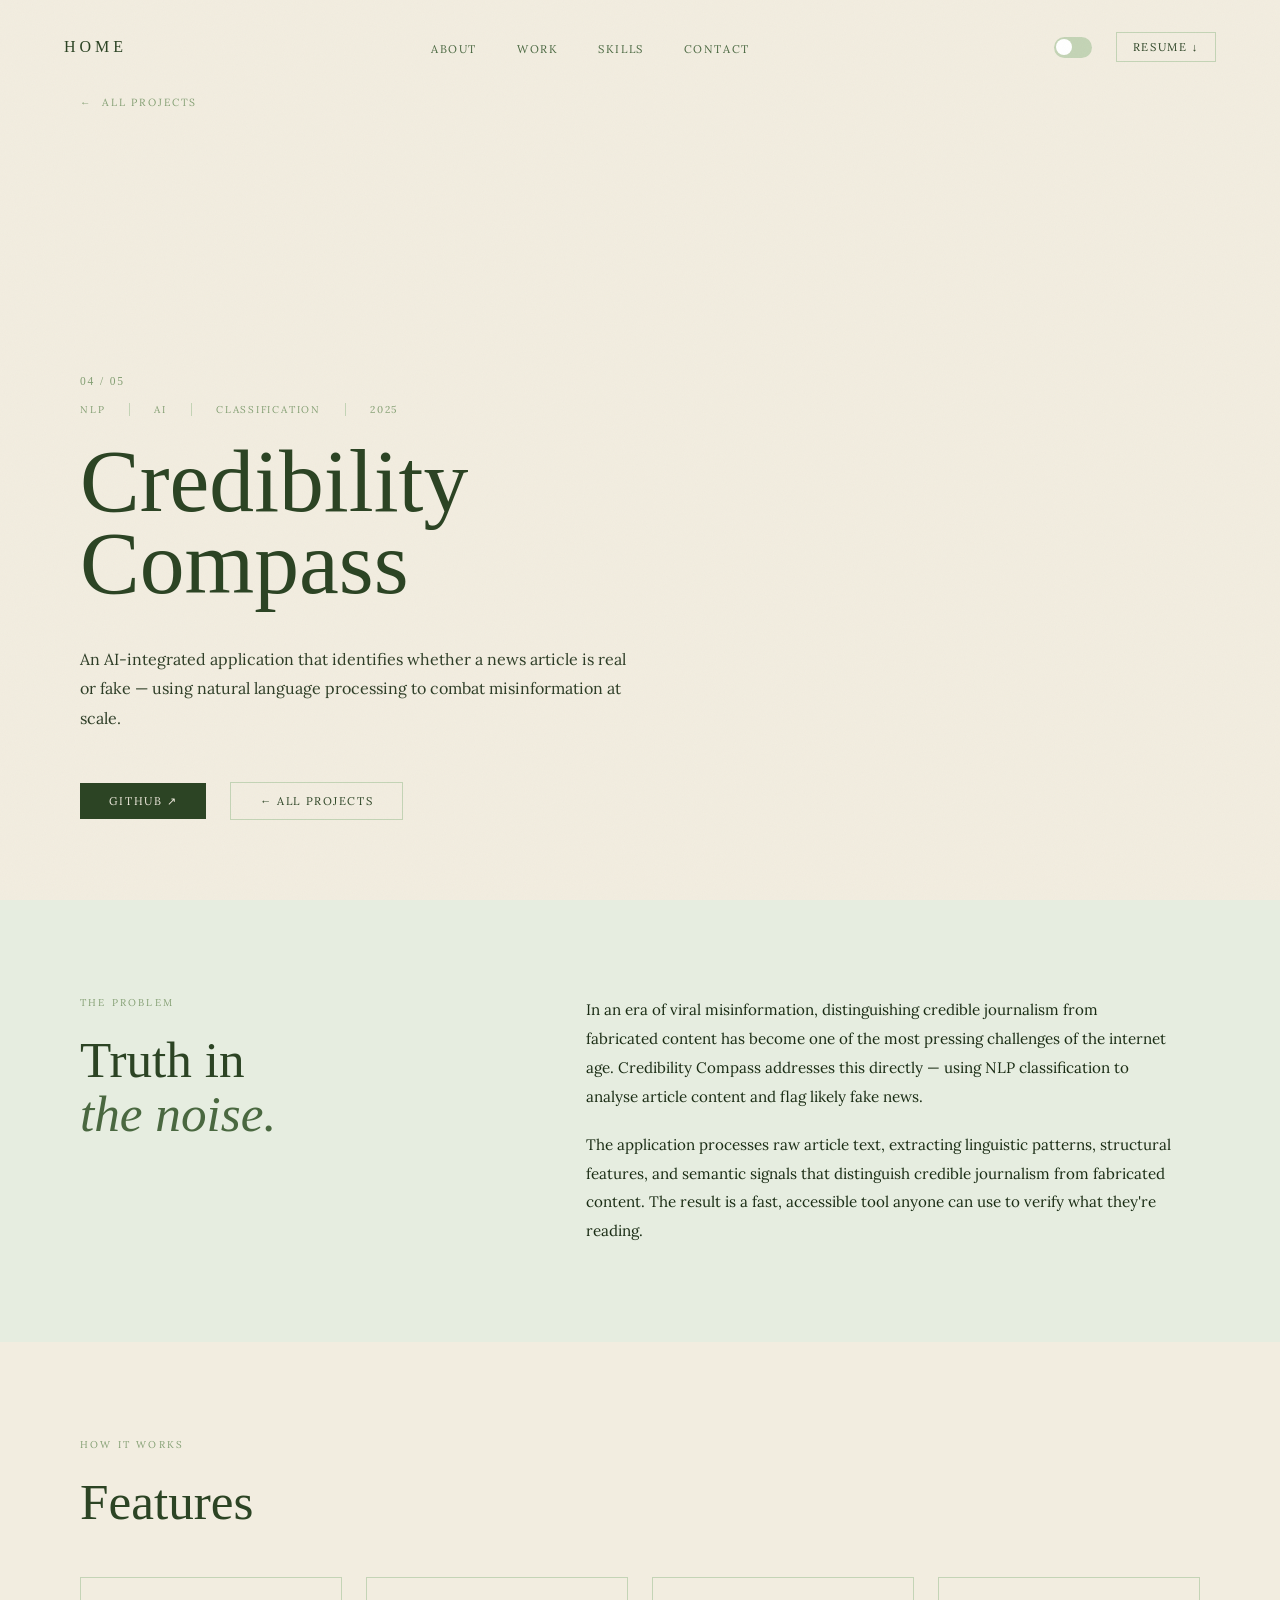
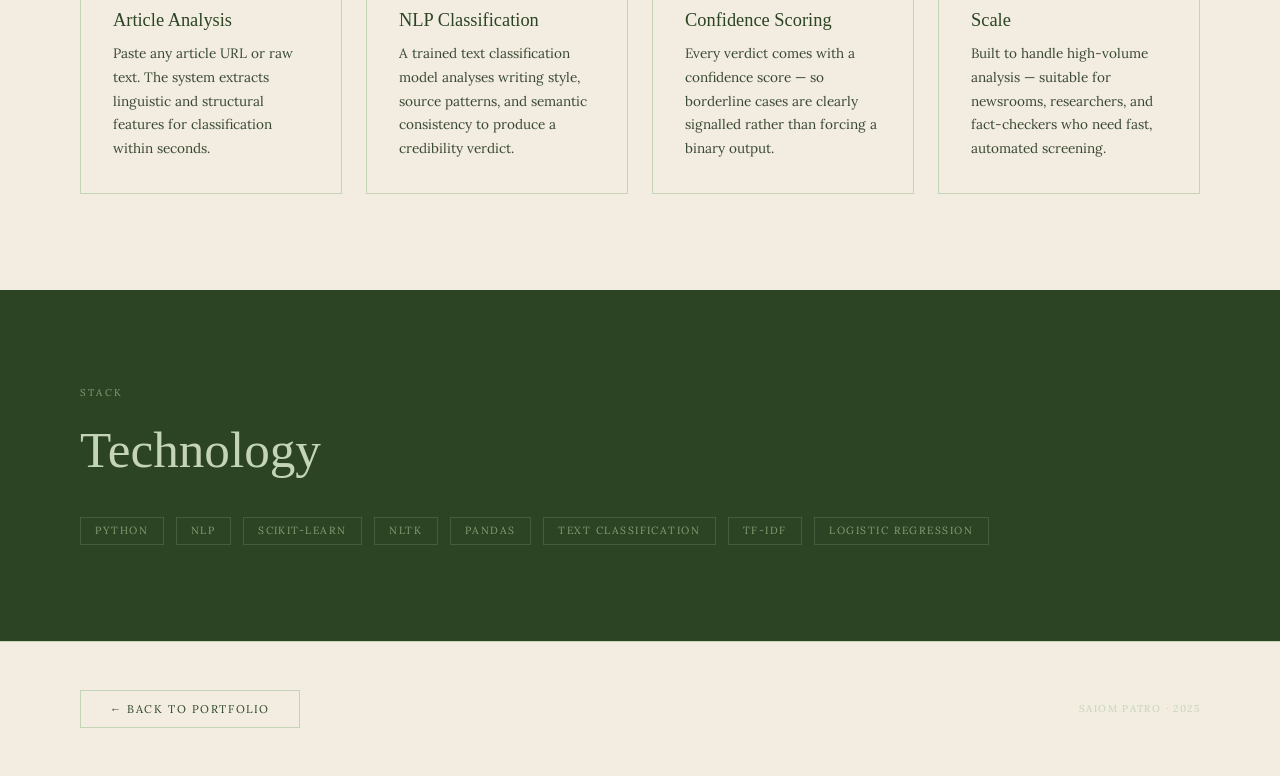
==== projects/credibility-compass.html @ 7f95a46b "Initial portfolio website" ====
<!DOCTYPE html>
<html lang="en">
<head>
  <meta charset="UTF-8">
  <meta name="viewport" content="width=device-width, initial-scale=1.0">
  <title>Credibility Compass — Saiom Patro</title>
  <link rel="preconnect" href="https://fonts.googleapis.com">
  <link rel="preconnect" href="https://fonts.gstatic.com" crossorigin>
  <link href="https://fonts.googleapis.com/css2?family=Cormorant+Garant:ital,wght@0,300;0,400;0,600;1,300;1,400;1,600&family=Lora:ital,wght@0,400;0,500;1,400&display=swap" rel="stylesheet">
  <style>
    :root {
      --cream: #f2ede0; --sage-xl: #e6ede0; --sage-l: #c4d4b6; --sage-m: #85a074;
      --sage-d: #4a6840; --sage-xd: #2c4424; --ink: #1a2c14;
      --font-d: 'Cormorant Garant', Georgia, serif;
      --font-b: 'Lora', Georgia, serif;
    }
    body.dark-theme {
      --cream: #1e2e19; --sage-xl: #253620; --sage-l: #3d5535; --sage-m: #7a9a6a;
      --sage-d: #a8c898; --sage-xd: #d8eacc; --ink: #e8f0e0;
    }
    *, *::before, *::after { margin: 0; padding: 0; box-sizing: border-box; }
    html { scroll-behavior: smooth; }
    body { background: var(--cream); color: var(--ink); font-family: var(--font-b); transition: background 0.6s ease, color 0.6s ease; }
    body::before {
      content: ''; position: fixed; inset: 0; z-index: 9000; pointer-events: none; opacity: 0.035;
      background-image: url("data:image/svg+xml,%3Csvg xmlns='http://www.w3.org/2000/svg' width='400' height='400'%3E%3Cfilter id='n'%3E%3CfeTurbulence type='fractalNoise' baseFrequency='0.9' numOctaves='4' stitchTiles='stitch'/%3E%3C/filter%3E%3Crect width='400' height='400' filter='url(%23n)'/%3E%3C/svg%3E");
      mix-blend-mode: multiply;
    }

    nav { position: fixed; top: 0; left: 0; right: 0; z-index: 500; padding: 2rem 4rem; display: flex; justify-content: space-between; align-items: center; }
    .nav-logo { font-family: var(--font-d); font-size: 1rem; font-weight: 300; letter-spacing: 0.25em; text-transform: uppercase; color: var(--sage-xd); text-decoration: none; transition: color 0.4s; }
    .nav-links { display: flex; gap: 2.5rem; list-style: none; }
    .nav-links a { font-family: var(--font-b); font-size: 0.7rem; letter-spacing: 0.14em; text-transform: uppercase; color: var(--sage-d); text-decoration: none; position: relative; transition: color 0.3s; }
    .nav-links a::after { content: ''; position: absolute; bottom: -3px; left: 0; width: 0; height: 1px; background: var(--sage-m); transition: width 0.35s ease; }
    .nav-links a:hover { color: var(--sage-xd); }
    .nav-links a:hover::after { width: 100%; }
    .nav-right { display: flex; align-items: center; gap: 1.5rem; }
    .nav-resume { font-family: var(--font-b); font-size: 0.7rem; letter-spacing: 0.14em; text-transform: uppercase; color: var(--sage-xd); text-decoration: none; border: 1px solid var(--sage-l); padding: 0.45rem 1rem; transition: background 0.25s, color 0.25s, border-color 0.25s; }
    .nav-resume:hover { background: var(--sage-xd); color: var(--cream); border-color: var(--sage-xd); }
    .toggle-btn { width: 38px; height: 21px; border-radius: 12px; background: var(--sage-l); cursor: pointer; position: relative; transition: background 0.35s; border: none; outline: none; flex-shrink: 0; }
    .toggle-btn.on { background: var(--sage-d); }
    .toggle-btn::after { content: ''; position: absolute; top: 2.5px; left: 2.5px; width: 16px; height: 16px; border-radius: 50%; background: white; transition: transform 0.35s cubic-bezier(0.34, 1.56, 0.64, 1); }
    .toggle-btn.on::after { transform: translateX(17px); }
    .nav-hamburger { display: none; flex-direction: column; gap: 5px; cursor: pointer; padding: 4px; background: none; border: none; z-index: 600; }
    .nav-hamburger span { display: block; width: 24px; height: 1.5px; background: var(--sage-xd); transition: transform 0.35s ease, opacity 0.35s ease; }
    .nav-hamburger.open span:nth-child(1) { transform: translateY(6.5px) rotate(45deg); }
    .nav-hamburger.open span:nth-child(2) { opacity: 0; }
    .nav-hamburger.open span:nth-child(3) { transform: translateY(-6.5px) rotate(-45deg); }

    .project-hero { min-height: 100vh; background: var(--cream); display: flex; flex-direction: column; justify-content: flex-end; padding: 9rem 5rem 5rem; position: relative; transition: background 0.6s; }
    .project-back { position: absolute; top: 6rem; left: 5rem; font-size: 0.65rem; letter-spacing: 0.18em; text-transform: uppercase; color: var(--sage-m); text-decoration: none; display: flex; align-items: center; gap: 0.6rem; transition: color 0.25s; }
    .project-back::before { content: '←'; }
    .project-back:hover { color: var(--sage-xd); }
    .project-num { font-family: var(--font-d); font-size: 0.72rem; letter-spacing: 0.16em; color: var(--sage-m); margin-bottom: 1rem; text-transform: uppercase; }
    .project-hero-badge { font-size: 0.62rem; letter-spacing: 0.18em; text-transform: uppercase; color: var(--sage-m); margin-bottom: 1.5rem; display: flex; gap: 1.5rem; flex-wrap: wrap; }
    .project-hero-badge span { border-left: 1px solid var(--sage-l); padding-left: 1.5rem; }
    .project-hero-badge span:first-child { border-left: none; padding-left: 0; }
    .project-hero-title { font-family: var(--font-d); font-size: clamp(3rem, 7vw, 7rem); font-weight: 300; color: var(--sage-xd); line-height: 0.92; margin-bottom: 2.5rem; }
    .project-hero-desc { max-width: 55ch; font-size: 1rem; line-height: 1.85; color: var(--ink); opacity: 0.9; margin-bottom: 3rem; }
    .project-hero-links { display: flex; gap: 1.5rem; align-items: center; flex-wrap: wrap; }
    .btn-primary { font-family: var(--font-b); font-size: 0.7rem; letter-spacing: 0.14em; text-transform: uppercase; color: var(--cream); background: var(--sage-xd); text-decoration: none; padding: 0.7rem 1.8rem; transition: background 0.25s; }
    .btn-primary:hover { background: var(--sage-d); }
    .btn-outline { font-family: var(--font-b); font-size: 0.7rem; letter-spacing: 0.14em; text-transform: uppercase; color: var(--sage-xd); text-decoration: none; border: 1px solid var(--sage-l); padding: 0.7rem 1.8rem; transition: background 0.25s, color 0.25s, border-color 0.25s; }
    .btn-outline:hover { background: var(--sage-xd); color: var(--cream); border-color: var(--sage-xd); }

    .project-section { padding: 6rem 5rem; transition: background 0.6s; }
    .project-section.sage { background: var(--sage-xl); }
    .project-section.dark { background: var(--sage-xd); }
    .ps-eyebrow { font-size: 0.62rem; letter-spacing: 0.22em; text-transform: uppercase; color: var(--sage-m); margin-bottom: 1.5rem; }
    .ps-heading { font-family: var(--font-d); font-size: clamp(2rem, 4vw, 3.5rem); font-weight: 300; color: var(--sage-xd); margin-bottom: 2rem; line-height: 1.05; }
    .ps-heading.light { color: var(--sage-l); }
    .ps-body { max-width: 65ch; font-size: 0.95rem; line-height: 1.9; color: var(--ink); }
    .ps-body p + p { margin-top: 1.2rem; }
    .two-col { display: grid; grid-template-columns: 1fr 1.5fr; gap: 6rem; align-items: start; }

    .stat-row { display: grid; grid-template-columns: repeat(auto-fit, minmax(180px, 1fr)); gap: 2rem; margin-top: 3rem; }
    .stat-item { text-align: center; padding: 2rem; border: 1px solid var(--sage-l); }
    .stat-num { font-family: var(--font-d); font-size: clamp(2rem, 5vw, 3.5rem); font-weight: 300; color: var(--sage-xd); line-height: 1; margin-bottom: 0.5rem; }
    .stat-label { font-size: 0.62rem; letter-spacing: 0.18em; text-transform: uppercase; color: var(--sage-m); }

    .feature-grid { display: grid; grid-template-columns: repeat(auto-fit, minmax(250px, 1fr)); gap: 1.5rem; margin-top: 3rem; }
    .feature-item { padding: 2rem; border: 1px solid var(--sage-l); transition: border-color 0.3s; }
    .feature-item:hover { border-color: var(--sage-d); }
    .feature-item h4 { font-family: var(--font-d); font-size: 1.15rem; font-weight: 400; color: var(--sage-xd); margin-bottom: 0.7rem; }
    .feature-item p { font-size: 0.85rem; line-height: 1.75; color: var(--ink); opacity: 0.85; }

    .tech-pills { display: flex; flex-wrap: wrap; gap: 0.75rem; margin-top: 2.5rem; }
    .tech-pill { font-size: 0.65rem; letter-spacing: 0.14em; text-transform: uppercase; color: var(--sage-m); border: 1px solid rgba(255,255,255,0.12); padding: 0.4rem 0.9rem; }

    .project-footer { padding: 3rem 5rem; background: var(--cream); display: flex; justify-content: space-between; align-items: center; border-top: 1px solid var(--sage-l); flex-wrap: wrap; gap: 1rem; transition: background 0.6s; }
    .footer-copy { font-size: 0.62rem; letter-spacing: 0.14em; text-transform: uppercase; color: var(--sage-l); }

    @media (max-width: 768px) {
      nav { padding: 1.2rem 1.5rem; }
      .nav-hamburger { display: flex; }
      .nav-links { position: fixed; inset: 0; background: var(--cream); flex-direction: column; align-items: center; justify-content: center; gap: 2.5rem; opacity: 0; pointer-events: none; transition: opacity 0.35s ease, background 0.6s; z-index: 400; }
      .nav-links.open { opacity: 1; pointer-events: auto; }
      .nav-resume { display: none; }
      .project-hero { padding: 7rem 1.5rem 3rem; }
      .project-back { top: 4.5rem; left: 1.5rem; }
      .project-section { padding: 4rem 1.5rem; }
      .two-col { grid-template-columns: 1fr; gap: 3rem; }
      .project-footer { padding: 2rem 1.5rem; }
    }
    @media (min-width: 769px) and (max-width: 1024px) {
      nav { padding: 1.5rem 2.5rem; }
      .project-hero { padding: 8rem 3rem 4rem; }
      .project-back { left: 3rem; }
      .project-section { padding: 5rem 3rem; }
      .two-col { gap: 3rem; }
      .project-footer { padding: 2.5rem 3rem; }
    }
  </style>
</head>
<body>

<nav id="main-nav">
  <a href="../index.html" class="nav-logo">Home</a>
  <ul class="nav-links" id="nav-links">
    <li><a href="../index.html#about">About</a></li>
    <li><a href="../index.html#projects">Work</a></li>
    <li><a href="../index.html#skills">Skills</a></li>
    <li><a href="../index.html#contact">Contact</a></li>
  </ul>
  <div class="nav-right">
    <button class="toggle-btn" id="nav-dark-btn" aria-label="Toggle dark mode"></button>
    <a href="../uploads/SAIOM RESUME.pdf" class="nav-resume" download>Resume ↓</a>
  </div>
  <button class="nav-hamburger" id="nav-hamburger" aria-label="Toggle navigation">
    <span></span><span></span><span></span>
  </button>
</nav>

<section class="project-hero">
  <a href="../index.html#projects" class="project-back">All Projects</a>
  <div class="project-num">04 / 05</div>
  <div class="project-hero-badge">
    <span>NLP</span>
    <span>AI</span>
    <span>Classification</span>
    <span>2025</span>
  </div>
  <h1 class="project-hero-title">Credibility<br>Compass</h1>
  <p class="project-hero-desc">An AI-integrated application that identifies whether a news article is real or fake — using natural language processing to combat misinformation at scale.</p>
  <div class="project-hero-links">
    <a href="https://github.com/saiompatro/Credibility-compass" class="btn-primary" target="_blank">GitHub ↗</a>
    <a href="../index.html#projects" class="btn-outline">← All Projects</a>
  </div>
</section>

<section class="project-section sage">
  <div class="two-col">
    <div>
      <p class="ps-eyebrow">The Problem</p>
      <h2 class="ps-heading">Truth in<br><em style="font-style:italic; color:var(--sage-d);">the noise.</em></h2>
    </div>
    <div class="ps-body">
      <p>In an era of viral misinformation, distinguishing credible journalism from fabricated content has become one of the most pressing challenges of the internet age. Credibility Compass addresses this directly — using NLP classification to analyse article content and flag likely fake news.</p>
      <p>The application processes raw article text, extracting linguistic patterns, structural features, and semantic signals that distinguish credible journalism from fabricated content. The result is a fast, accessible tool anyone can use to verify what they're reading.</p>
    </div>
  </div>
</section>

<section class="project-section">
  <p class="ps-eyebrow">How it Works</p>
  <h2 class="ps-heading">Features</h2>
  <div class="feature-grid">
    <div class="feature-item">
      <h4>Article Analysis</h4>
      <p>Paste any article URL or raw text. The system extracts linguistic and structural features for classification within seconds.</p>
    </div>
    <div class="feature-item">
      <h4>NLP Classification</h4>
      <p>A trained text classification model analyses writing style, source patterns, and semantic consistency to produce a credibility verdict.</p>
    </div>
    <div class="feature-item">
      <h4>Confidence Scoring</h4>
      <p>Every verdict comes with a confidence score — so borderline cases are clearly signalled rather than forcing a binary output.</p>
    </div>
    <div class="feature-item">
      <h4>Scale</h4>
      <p>Built to handle high-volume analysis — suitable for newsrooms, researchers, and fact-checkers who need fast, automated screening.</p>
    </div>
  </div>
</section>

<section class="project-section dark">
  <p class="ps-eyebrow" style="color:var(--sage-m)">Stack</p>
  <h2 class="ps-heading light">Technology</h2>
  <div class="tech-pills">
    <span class="tech-pill">Python</span>
    <span class="tech-pill">NLP</span>
    <span class="tech-pill">scikit-learn</span>
    <span class="tech-pill">NLTK</span>
    <span class="tech-pill">Pandas</span>
    <span class="tech-pill">Text Classification</span>
    <span class="tech-pill">TF-IDF</span>
    <span class="tech-pill">Logistic Regression</span>
  </div>
</section>

<footer class="project-footer">
  <a href="../index.html#projects" class="btn-outline">← Back to Portfolio</a>
  <span class="footer-copy">Saiom Patro · 2025</span>
</footer>

<script>
  const navDarkBtn = document.getElementById('nav-dark-btn');
  const hamburger = document.getElementById('nav-hamburger');
  const navLinks = document.getElementById('nav-links');
  let isDark = localStorage.getItem('dark-mode') === 'true';

  function applyDark(on) {
    document.body.classList.toggle('dark-theme', on);
    navDarkBtn.classList.toggle('on', on);
    isDark = on;
    localStorage.setItem('dark-mode', on);
  }

  applyDark(isDark);
  navDarkBtn.addEventListener('click', () => applyDark(!isDark));

  hamburger.addEventListener('click', () => {
    const open = navLinks.classList.toggle('open');
    hamburger.classList.toggle('open', open);
    document.body.style.overflow = open ? 'hidden' : '';
  });
  navLinks.querySelectorAll('a').forEach(a => {
    a.addEventListener('click', () => {
      navLinks.classList.remove('open');
      hamburger.classList.remove('open');
      document.body.style.overflow = '';
    });
  });
</script>
</body>
</html>
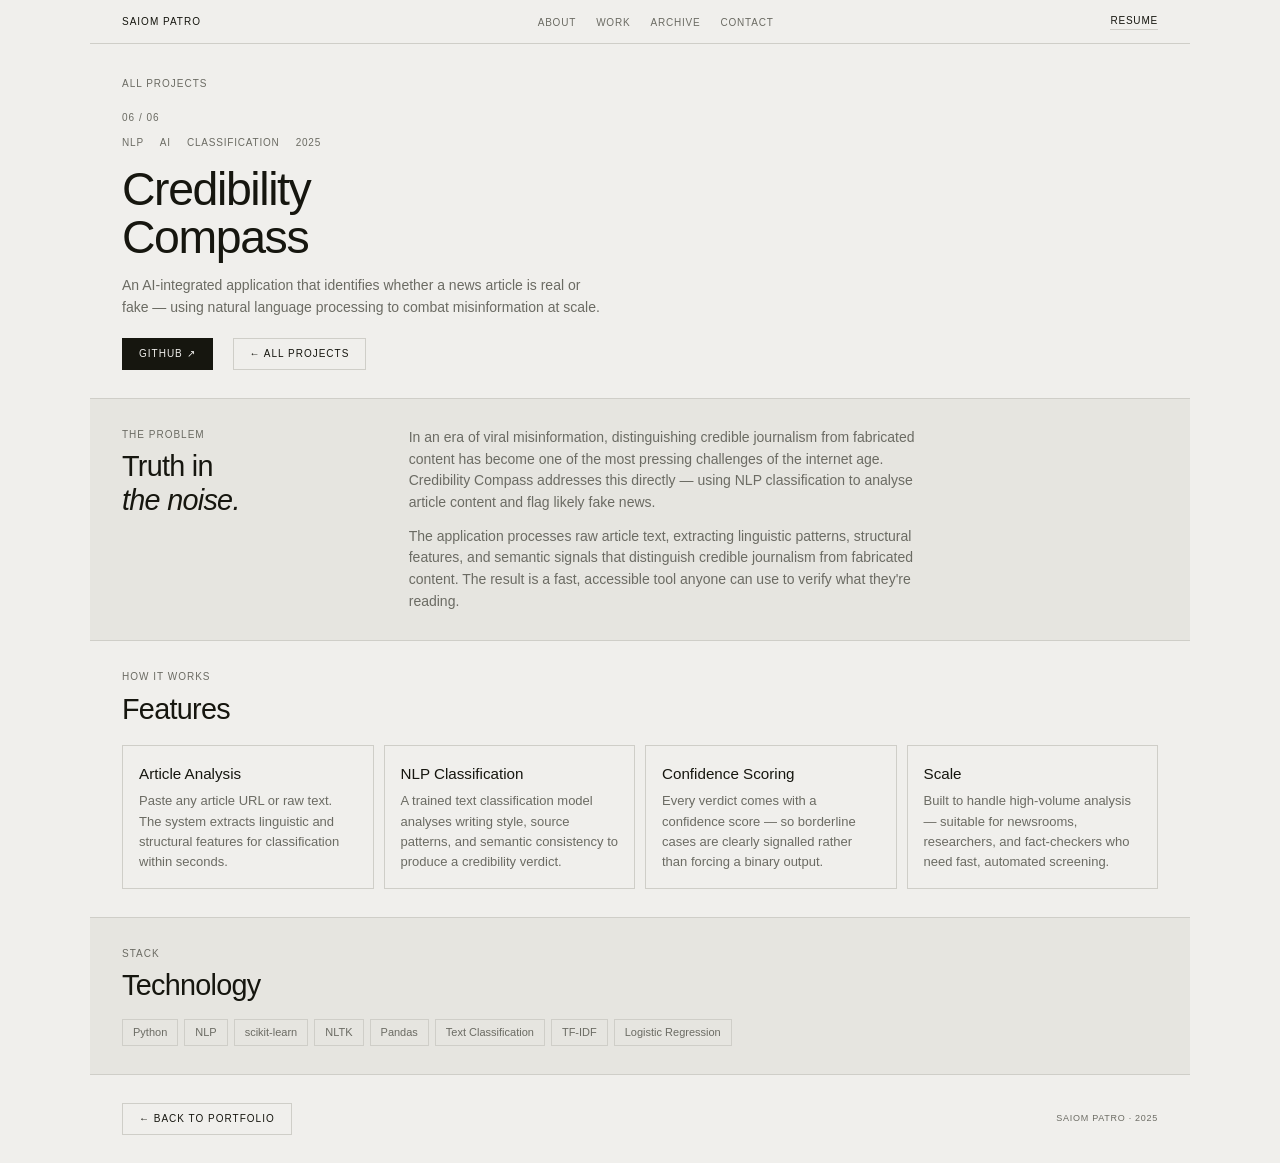
==== commit 7044f5aa: "new style" ====
--- a/projects/credibility-compass.html
+++ b/projects/credibility-compass.html
@@ -4,136 +4,24 @@
   <meta charset="UTF-8">
   <meta name="viewport" content="width=device-width, initial-scale=1.0">
   <title>Credibility Compass — Saiom Patro</title>
-  <link rel="preconnect" href="https://fonts.googleapis.com">
-  <link rel="preconnect" href="https://fonts.gstatic.com" crossorigin>
-  <link href="https://fonts.googleapis.com/css2?family=Cormorant+Garant:ital,wght@0,300;0,400;0,600;1,300;1,400;1,600&family=Lora:ital,wght@0,400;0,500;1,400&display=swap" rel="stylesheet">
-  <style>
-    :root {
-      --cream: #f2ede0; --sage-xl: #e6ede0; --sage-l: #c4d4b6; --sage-m: #85a074;
-      --sage-d: #4a6840; --sage-xd: #2c4424; --ink: #1a2c14;
-      --font-d: 'Cormorant Garant', Georgia, serif;
-      --font-b: 'Lora', Georgia, serif;
-    }
-    body.dark-theme {
-      --cream: #1e2e19; --sage-xl: #253620; --sage-l: #3d5535; --sage-m: #7a9a6a;
-      --sage-d: #a8c898; --sage-xd: #d8eacc; --ink: #e8f0e0;
-    }
-    *, *::before, *::after { margin: 0; padding: 0; box-sizing: border-box; }
-    html { scroll-behavior: smooth; }
-    body { background: var(--cream); color: var(--ink); font-family: var(--font-b); transition: background 0.6s ease, color 0.6s ease; }
-    body::before {
-      content: ''; position: fixed; inset: 0; z-index: 9000; pointer-events: none; opacity: 0.035;
-      background-image: url("data:image/svg+xml,%3Csvg xmlns='http://www.w3.org/2000/svg' width='400' height='400'%3E%3Cfilter id='n'%3E%3CfeTurbulence type='fractalNoise' baseFrequency='0.9' numOctaves='4' stitchTiles='stitch'/%3E%3C/filter%3E%3Crect width='400' height='400' filter='url(%23n)'/%3E%3C/svg%3E");
-      mix-blend-mode: multiply;
-    }
-
-    nav { position: fixed; top: 0; left: 0; right: 0; z-index: 500; padding: 2rem 4rem; display: flex; justify-content: space-between; align-items: center; }
-    .nav-logo { font-family: var(--font-d); font-size: 1rem; font-weight: 300; letter-spacing: 0.25em; text-transform: uppercase; color: var(--sage-xd); text-decoration: none; transition: color 0.4s; }
-    .nav-links { display: flex; gap: 2.5rem; list-style: none; }
-    .nav-links a { font-family: var(--font-b); font-size: 0.7rem; letter-spacing: 0.14em; text-transform: uppercase; color: var(--sage-d); text-decoration: none; position: relative; transition: color 0.3s; }
-    .nav-links a::after { content: ''; position: absolute; bottom: -3px; left: 0; width: 0; height: 1px; background: var(--sage-m); transition: width 0.35s ease; }
-    .nav-links a:hover { color: var(--sage-xd); }
-    .nav-links a:hover::after { width: 100%; }
-    .nav-right { display: flex; align-items: center; gap: 1.5rem; }
-    .nav-resume { font-family: var(--font-b); font-size: 0.7rem; letter-spacing: 0.14em; text-transform: uppercase; color: var(--sage-xd); text-decoration: none; border: 1px solid var(--sage-l); padding: 0.45rem 1rem; transition: background 0.25s, color 0.25s, border-color 0.25s; }
-    .nav-resume:hover { background: var(--sage-xd); color: var(--cream); border-color: var(--sage-xd); }
-    .toggle-btn { width: 38px; height: 21px; border-radius: 12px; background: var(--sage-l); cursor: pointer; position: relative; transition: background 0.35s; border: none; outline: none; flex-shrink: 0; }
-    .toggle-btn.on { background: var(--sage-d); }
-    .toggle-btn::after { content: ''; position: absolute; top: 2.5px; left: 2.5px; width: 16px; height: 16px; border-radius: 50%; background: white; transition: transform 0.35s cubic-bezier(0.34, 1.56, 0.64, 1); }
-    .toggle-btn.on::after { transform: translateX(17px); }
-    .nav-hamburger { display: none; flex-direction: column; gap: 5px; cursor: pointer; padding: 4px; background: none; border: none; z-index: 600; }
-    .nav-hamburger span { display: block; width: 24px; height: 1.5px; background: var(--sage-xd); transition: transform 0.35s ease, opacity 0.35s ease; }
-    .nav-hamburger.open span:nth-child(1) { transform: translateY(6.5px) rotate(45deg); }
-    .nav-hamburger.open span:nth-child(2) { opacity: 0; }
-    .nav-hamburger.open span:nth-child(3) { transform: translateY(-6.5px) rotate(-45deg); }
-
-    .project-hero { min-height: 100vh; background: var(--cream); display: flex; flex-direction: column; justify-content: flex-end; padding: 9rem 5rem 5rem; position: relative; transition: background 0.6s; }
-    .project-back { position: absolute; top: 6rem; left: 5rem; font-size: 0.65rem; letter-spacing: 0.18em; text-transform: uppercase; color: var(--sage-m); text-decoration: none; display: flex; align-items: center; gap: 0.6rem; transition: color 0.25s; }
-    .project-back::before { content: '←'; }
-    .project-back:hover { color: var(--sage-xd); }
-    .project-num { font-family: var(--font-d); font-size: 0.72rem; letter-spacing: 0.16em; color: var(--sage-m); margin-bottom: 1rem; text-transform: uppercase; }
-    .project-hero-badge { font-size: 0.62rem; letter-spacing: 0.18em; text-transform: uppercase; color: var(--sage-m); margin-bottom: 1.5rem; display: flex; gap: 1.5rem; flex-wrap: wrap; }
-    .project-hero-badge span { border-left: 1px solid var(--sage-l); padding-left: 1.5rem; }
-    .project-hero-badge span:first-child { border-left: none; padding-left: 0; }
-    .project-hero-title { font-family: var(--font-d); font-size: clamp(3rem, 7vw, 7rem); font-weight: 300; color: var(--sage-xd); line-height: 0.92; margin-bottom: 2.5rem; }
-    .project-hero-desc { max-width: 55ch; font-size: 1rem; line-height: 1.85; color: var(--ink); opacity: 0.9; margin-bottom: 3rem; }
-    .project-hero-links { display: flex; gap: 1.5rem; align-items: center; flex-wrap: wrap; }
-    .btn-primary { font-family: var(--font-b); font-size: 0.7rem; letter-spacing: 0.14em; text-transform: uppercase; color: var(--cream); background: var(--sage-xd); text-decoration: none; padding: 0.7rem 1.8rem; transition: background 0.25s; }
-    .btn-primary:hover { background: var(--sage-d); }
-    .btn-outline { font-family: var(--font-b); font-size: 0.7rem; letter-spacing: 0.14em; text-transform: uppercase; color: var(--sage-xd); text-decoration: none; border: 1px solid var(--sage-l); padding: 0.7rem 1.8rem; transition: background 0.25s, color 0.25s, border-color 0.25s; }
-    .btn-outline:hover { background: var(--sage-xd); color: var(--cream); border-color: var(--sage-xd); }
-
-    .project-section { padding: 6rem 5rem; transition: background 0.6s; }
-    .project-section.sage { background: var(--sage-xl); }
-    .project-section.dark { background: var(--sage-xd); }
-    .ps-eyebrow { font-size: 0.62rem; letter-spacing: 0.22em; text-transform: uppercase; color: var(--sage-m); margin-bottom: 1.5rem; }
-    .ps-heading { font-family: var(--font-d); font-size: clamp(2rem, 4vw, 3.5rem); font-weight: 300; color: var(--sage-xd); margin-bottom: 2rem; line-height: 1.05; }
-    .ps-heading.light { color: var(--sage-l); }
-    .ps-body { max-width: 65ch; font-size: 0.95rem; line-height: 1.9; color: var(--ink); }
-    .ps-body p + p { margin-top: 1.2rem; }
-    .two-col { display: grid; grid-template-columns: 1fr 1.5fr; gap: 6rem; align-items: start; }
-
-    .stat-row { display: grid; grid-template-columns: repeat(auto-fit, minmax(180px, 1fr)); gap: 2rem; margin-top: 3rem; }
-    .stat-item { text-align: center; padding: 2rem; border: 1px solid var(--sage-l); }
-    .stat-num { font-family: var(--font-d); font-size: clamp(2rem, 5vw, 3.5rem); font-weight: 300; color: var(--sage-xd); line-height: 1; margin-bottom: 0.5rem; }
-    .stat-label { font-size: 0.62rem; letter-spacing: 0.18em; text-transform: uppercase; color: var(--sage-m); }
-
-    .feature-grid { display: grid; grid-template-columns: repeat(auto-fit, minmax(250px, 1fr)); gap: 1.5rem; margin-top: 3rem; }
-    .feature-item { padding: 2rem; border: 1px solid var(--sage-l); transition: border-color 0.3s; }
-    .feature-item:hover { border-color: var(--sage-d); }
-    .feature-item h4 { font-family: var(--font-d); font-size: 1.15rem; font-weight: 400; color: var(--sage-xd); margin-bottom: 0.7rem; }
-    .feature-item p { font-size: 0.85rem; line-height: 1.75; color: var(--ink); opacity: 0.85; }
-
-    .tech-pills { display: flex; flex-wrap: wrap; gap: 0.75rem; margin-top: 2.5rem; }
-    .tech-pill { font-size: 0.65rem; letter-spacing: 0.14em; text-transform: uppercase; color: var(--sage-m); border: 1px solid rgba(255,255,255,0.12); padding: 0.4rem 0.9rem; }
-
-    .project-footer { padding: 3rem 5rem; background: var(--cream); display: flex; justify-content: space-between; align-items: center; border-top: 1px solid var(--sage-l); flex-wrap: wrap; gap: 1rem; transition: background 0.6s; }
-    .footer-copy { font-size: 0.62rem; letter-spacing: 0.14em; text-transform: uppercase; color: var(--sage-l); }
-
-    @media (max-width: 768px) {
-      nav { padding: 1.2rem 1.5rem; }
-      .nav-hamburger { display: flex; }
-      .nav-links { position: fixed; inset: 0; background: var(--cream); flex-direction: column; align-items: center; justify-content: center; gap: 2.5rem; opacity: 0; pointer-events: none; transition: opacity 0.35s ease, background 0.6s; z-index: 400; }
-      .nav-links.open { opacity: 1; pointer-events: auto; }
-      .nav-resume { display: none; }
-      .project-hero { padding: 7rem 1.5rem 3rem; }
-      .project-back { top: 4.5rem; left: 1.5rem; }
-      .project-section { padding: 4rem 1.5rem; }
-      .two-col { grid-template-columns: 1fr; gap: 3rem; }
-      .project-footer { padding: 2rem 1.5rem; }
-    }
-    @media (min-width: 769px) and (max-width: 1024px) {
-      nav { padding: 1.5rem 2.5rem; }
-      .project-hero { padding: 8rem 3rem 4rem; }
-      .project-back { left: 3rem; }
-      .project-section { padding: 5rem 3rem; }
-      .two-col { gap: 3rem; }
-      .project-footer { padding: 2.5rem 3rem; }
-    }
-  </style>
+  <link rel="stylesheet" href="../style.css">
 </head>
 <body>
 
 <nav id="main-nav">
-  <a href="../index.html" class="nav-logo">Home</a>
-  <ul class="nav-links" id="nav-links">
+  <a href="../index.html" class="nav-logo">Saiom Patro</a>
+  <ul class="nav-links">
     <li><a href="../index.html#about">About</a></li>
-    <li><a href="../index.html#projects">Work</a></li>
-    <li><a href="../index.html#skills">Skills</a></li>
+    <li><a href="../index.html#work">Work</a></li>
+    <li><a href="../index.html#archive">Archive</a></li>
     <li><a href="../index.html#contact">Contact</a></li>
   </ul>
-  <div class="nav-right">
-    <button class="toggle-btn" id="nav-dark-btn" aria-label="Toggle dark mode"></button>
-    <a href="../uploads/SAIOM RESUME.pdf" class="nav-resume" download>Resume ↓</a>
-  </div>
-  <button class="nav-hamburger" id="nav-hamburger" aria-label="Toggle navigation">
-    <span></span><span></span><span></span>
-  </button>
+  <a href="../uploads/SAIOM RESUME.pdf" class="nav-resume" download>Resume</a>
 </nav>
 
 <section class="project-hero">
-  <a href="../index.html#projects" class="project-back">All Projects</a>
-  <div class="project-num">04 / 05</div>
+  <a href="../index.html#work" class="project-back">All Projects</a>
+  <div class="project-num">06 / 06</div>
   <div class="project-hero-badge">
     <span>NLP</span>
     <span>AI</span>
@@ -144,7 +32,7 @@
   <p class="project-hero-desc">An AI-integrated application that identifies whether a news article is real or fake — using natural language processing to combat misinformation at scale.</p>
   <div class="project-hero-links">
     <a href="https://github.com/saiompatro/Credibility-compass" class="btn-primary" target="_blank">GitHub ↗</a>
-    <a href="../index.html#projects" class="btn-outline">← All Projects</a>
+    <a href="../index.html#work" class="btn-outline">← All Projects</a>
   </div>
 </section>
 
@@ -200,38 +88,9 @@
 </section>
 
 <footer class="project-footer">
-  <a href="../index.html#projects" class="btn-outline">← Back to Portfolio</a>
+  <a href="../index.html#work" class="btn-outline">← Back to Portfolio</a>
   <span class="footer-copy">Saiom Patro · 2025</span>
 </footer>
 
-<script>
-  const navDarkBtn = document.getElementById('nav-dark-btn');
-  const hamburger = document.getElementById('nav-hamburger');
-  const navLinks = document.getElementById('nav-links');
-  let isDark = localStorage.getItem('dark-mode') === 'true';
-
-  function applyDark(on) {
-    document.body.classList.toggle('dark-theme', on);
-    navDarkBtn.classList.toggle('on', on);
-    isDark = on;
-    localStorage.setItem('dark-mode', on);
-  }
-
-  applyDark(isDark);
-  navDarkBtn.addEventListener('click', () => applyDark(!isDark));
-
-  hamburger.addEventListener('click', () => {
-    const open = navLinks.classList.toggle('open');
-    hamburger.classList.toggle('open', open);
-    document.body.style.overflow = open ? 'hidden' : '';
-  });
-  navLinks.querySelectorAll('a').forEach(a => {
-    a.addEventListener('click', () => {
-      navLinks.classList.remove('open');
-      hamburger.classList.remove('open');
-      document.body.style.overflow = '';
-    });
-  });
-</script>
 </body>
 </html>
--- a/style.css
+++ b/style.css
@@ -0,0 +1,390 @@
+/* Saiom Patro — one stylesheet for every page.
+   System fonts, one neutral palette, rules instead of empty space. */
+
+:root {
+  --paper: #f0efec;
+  --panel: #e6e5e0;
+  --ink: #16160f;
+  --muted: #6b6b63;
+  --line: #cfcec8;
+  --font: ui-sans-serif, -apple-system, "Segoe UI", Roboto, Helvetica, Arial, sans-serif;
+  --code: ui-monospace, "SF Mono", "Cascadia Mono", Menlo, Consolas, monospace;
+  --pad: 32px;
+
+  /* ponytail: legacy sage-* names kept as neutrals so the inline style="" attributes
+     still scattered through the project pages resolve without editing all six files. */
+  --sage-xl: var(--panel);
+  --sage-l: var(--line);
+  --sage-m: var(--muted);
+  --sage-d: var(--ink);
+  --sage-xd: var(--ink);
+  --cream: var(--paper);
+}
+
+@media (prefers-color-scheme: dark) {
+  :root {
+    --paper: #16160f;
+    --panel: #1f1f19;
+    --ink: #eceae2;
+    --muted: #8f8f85;
+    --line: #34342c;
+  }
+}
+
+*, *::before, *::after { box-sizing: border-box; }
+html { scroll-behavior: smooth; }
+
+body {
+  margin: 0;
+  background: var(--paper);
+  color: var(--ink);
+  font: 14px/1.55 var(--font);
+  -webkit-font-smoothing: antialiased;
+}
+
+a { color: inherit; text-decoration: none; }
+a:focus-visible { outline: 2px solid var(--ink); outline-offset: 3px; }
+h1, h2, h3, h4, p { margin: 0; }
+em { font-style: italic; }
+
+/* shared atoms ─────────────────────────────────────────── */
+
+.eyebrow, .label, .ps-eyebrow, .rail__title, .project-num,
+.mini-project__type, .stat-label, .status-item .label {
+  color: var(--muted);
+  font-size: 10px;
+  letter-spacing: .1em;
+  text-transform: uppercase;
+}
+
+.shell {
+  max-width: 1100px;
+  margin: auto;
+  border-inline: 1px solid var(--line);
+  min-height: 100vh;
+}
+
+.text-link {
+  display: inline-flex;
+  gap: 8px;
+  align-items: center;
+  width: max-content;
+  padding-bottom: 3px;
+  border-bottom: 1px solid var(--ink);
+  font-size: 10px;
+  letter-spacing: .1em;
+  text-transform: uppercase;
+  transition: opacity .2s;
+}
+.text-link:hover { opacity: .55; }
+
+/* index ────────────────────────────────────────────────── */
+
+.topbar {
+  display: flex;
+  align-items: center;
+  justify-content: space-between;
+  min-height: 44px;
+  padding: 0 var(--pad);
+  border-bottom: 1px solid var(--line);
+  font-size: 10px;
+  letter-spacing: .1em;
+  text-transform: uppercase;
+}
+.topbar__name { font-weight: 500; }
+.topbar__status { display: flex; gap: 8px; align-items: center; color: var(--muted); }
+.topbar__status::before {
+  content: ""; width: 6px; height: 6px; border-radius: 50%; background: var(--ink);
+}
+
+.intro {
+  display: grid;
+  grid-template-columns: 1.1fr .9fr;
+  gap: 28px 48px;
+  align-items: end;
+  padding: 40px var(--pad);
+  border-bottom: 1px solid var(--line);
+}
+.intro .eyebrow { grid-column: 1; }
+.intro h1 {
+  grid-column: 1;
+  font-size: clamp(2.4rem, 4.6vw, 3.4rem);
+  font-weight: 400;
+  line-height: 1.02;
+  letter-spacing: -.03em;
+}
+.intro__footer {
+  grid-column: 2;
+  grid-row: 1 / span 2;
+  align-self: end;
+  display: flex;
+  flex-direction: column;
+  gap: 18px;
+  max-width: 38ch;
+}
+.intro__footer p { color: var(--muted); }
+
+.content { display: grid; grid-template-columns: 190px minmax(0, 1fr); }
+.rail { padding: 24px var(--pad); border-right: 1px solid var(--line); }
+.rail nav { position: sticky; top: 24px; }
+.rail__title { margin-bottom: 16px; }
+.rail a {
+  display: block;
+  padding: 5px 0;
+  font-size: 11px;
+  letter-spacing: .06em;
+  text-transform: uppercase;
+  transition: color .2s;
+}
+.rail a:hover { color: var(--muted); }
+.rail .rule { margin: 16px 0; border: 0; border-top: 1px solid var(--line); }
+.rail__note { color: var(--muted); font-size: 10px; line-height: 1.6; }
+
+main { min-width: 0; }
+section { scroll-margin-top: 16px; }
+
+.section-head {
+  display: flex;
+  align-items: center;
+  justify-content: space-between;
+  min-height: 40px;
+  padding: 0 var(--pad);
+  border-bottom: 1px solid var(--line);
+}
+.section-head h2 {
+  font-size: 10px;
+  font-weight: 500;
+  letter-spacing: .1em;
+  text-transform: uppercase;
+}
+.section-head span { color: var(--muted); font-size: 10px; }
+
+.about { padding: 28px var(--pad); border-bottom: 1px solid var(--line); }
+.about__grid { display: grid; grid-template-columns: 1.15fr .85fr; gap: 36px; }
+.about__statement {
+  max-width: 24ch;
+  font-size: clamp(1.4rem, 2.4vw, 1.9rem);
+  line-height: 1.22;
+  letter-spacing: -.02em;
+}
+.about__detail { color: var(--muted); }
+.facts { display: grid; grid-template-columns: 1fr 1fr; gap: 12px 20px; margin-top: 20px; }
+.fact { padding-top: 6px; border-top: 1px solid var(--line); color: var(--ink); }
+.fact span { display: block; margin-bottom: 2px; }
+
+.work-list { border-bottom: 1px solid var(--line); }
+.work-item {
+  display: grid;
+  grid-template-columns: 34px minmax(160px, 1fr) minmax(150px, .6fr) 20px;
+  gap: 16px;
+  align-items: baseline;
+  padding: 16px var(--pad);
+  border-bottom: 1px solid var(--line);
+  transition: background .2s;
+}
+.work-item:last-child { border-bottom: 0; }
+.work-item:hover { background: var(--panel); }
+.work-no { color: var(--muted); font-size: 10px; }
+.work-title { font-size: 1.25rem; letter-spacing: -.02em; }
+.work-meta { color: var(--muted); font-size: 10px; letter-spacing: .06em; text-transform: uppercase; }
+.work-arrow { justify-self: end; color: var(--muted); transition: transform .2s; }
+.work-item:hover .work-arrow { transform: translate(2px, -2px); }
+
+.archive { padding: 0; border-bottom: 1px solid var(--line); }
+.archive__grid { display: grid; grid-template-columns: repeat(3, 1fr); }
+.mini-project {
+  display: flex;
+  flex-direction: column;
+  gap: 6px;
+  padding: 18px var(--pad);
+  border-right: 1px solid var(--line);
+  transition: background .2s;
+}
+.mini-project:last-child { border-right: 0; }
+.mini-project:hover { background: var(--panel); }
+.mini-project h3 { font-size: 1.05rem; font-weight: 400; letter-spacing: -.02em; }
+.mini-project__arrow { margin-top: auto; color: var(--muted); }
+
+.contact { padding: 32px var(--pad); }
+.contact__line {
+  margin: 14px 0 24px;
+  font-size: clamp(1.6rem, 3vw, 2.2rem);
+  line-height: 1.15;
+  letter-spacing: -.03em;
+}
+.contact__links {
+  display: flex;
+  flex-wrap: wrap;
+  gap: 10px 24px;
+  padding-top: 14px;
+  border-top: 1px solid var(--line);
+}
+.contact__links a {
+  border-bottom: 1px solid transparent;
+  font-size: 11px;
+  letter-spacing: .07em;
+  text-transform: uppercase;
+}
+.contact__links a:hover { border-color: var(--ink); }
+.footer {
+  display: flex;
+  justify-content: space-between;
+  gap: 16px;
+  margin-top: 32px;
+  color: var(--muted);
+  font-size: 9px;
+  letter-spacing: .07em;
+  text-transform: uppercase;
+}
+
+/* project pages ────────────────────────────────────────── */
+
+#main-nav {
+  display: flex;
+  align-items: center;
+  justify-content: space-between;
+  gap: 16px;
+  max-width: 1100px;
+  min-height: 44px;
+  margin: auto;
+  padding: 0 var(--pad);
+  border-bottom: 1px solid var(--line);
+}
+.nav-logo { font-size: 10px; font-weight: 500; letter-spacing: .1em; text-transform: uppercase; }
+.nav-links { display: flex; gap: 20px; margin: 0; padding: 0; list-style: none; }
+.nav-links a {
+  color: var(--muted);
+  font-size: 10px;
+  letter-spacing: .08em;
+  text-transform: uppercase;
+  transition: color .2s;
+}
+.nav-links a:hover { color: var(--ink); }
+.nav-resume { font-size: 10px; letter-spacing: .08em; text-transform: uppercase; border-bottom: 1px solid var(--line); }
+.nav-resume:hover { border-color: var(--ink); }
+
+.project-hero, .project-section, .project-footer {
+  max-width: 1100px;
+  margin: auto;
+  padding: 28px var(--pad);
+  border-bottom: 1px solid var(--line);
+}
+.project-section.sage, .project-section.dark { background: var(--panel); }
+
+.project-back { display: inline-block; margin-bottom: 18px; color: var(--muted); font-size: 10px; letter-spacing: .1em; text-transform: uppercase; }
+.project-back:hover { color: var(--ink); }
+.project-num { margin-bottom: 10px; }
+.project-hero-badge { display: flex; flex-wrap: wrap; gap: 6px 16px; margin-bottom: 14px; color: var(--muted); font-size: 10px; letter-spacing: .08em; text-transform: uppercase; }
+.project-hero-title {
+  margin-bottom: 14px;
+  font-size: clamp(2rem, 4vw, 2.9rem);
+  font-weight: 400;
+  line-height: 1.04;
+  letter-spacing: -.03em;
+}
+.project-hero-desc { max-width: 62ch; margin-bottom: 20px; color: var(--muted); }
+.project-hero-links { display: flex; flex-wrap: wrap; gap: 10px 20px; align-items: center; }
+
+.btn-primary, .btn-outline {
+  padding: 7px 16px;
+  border: 1px solid var(--line);
+  font-size: 10px;
+  letter-spacing: .1em;
+  text-transform: uppercase;
+  transition: background .2s, color .2s, border-color .2s;
+}
+.btn-primary { background: var(--ink); color: var(--paper); border-color: var(--ink); }
+.btn-primary:hover { opacity: .82; }
+.btn-outline:hover { border-color: var(--ink); }
+
+.ps-eyebrow { display: block; margin-bottom: 8px; }
+.ps-heading {
+  margin-bottom: 16px;
+  font-size: clamp(1.3rem, 2.4vw, 1.8rem);
+  font-weight: 400;
+  line-height: 1.18;
+  letter-spacing: -.025em;
+}
+.ps-heading em { font-style: italic; }
+.ps-body { max-width: 68ch; color: var(--muted); }
+.ps-body p + p { margin-top: 12px; }
+.ps-body em { color: var(--ink); }
+
+.two-col { display: grid; grid-template-columns: minmax(150px, .34fr) minmax(0, 1fr); gap: 32px; align-items: start; }
+
+/* ponytail: real gap + per-item border, not the 1px-background grid trick —
+   that trick paints empty cells grey when the last row is short. */
+.feature-grid { display: grid; grid-template-columns: repeat(auto-fit, minmax(230px, 1fr)); gap: 10px; margin-top: 18px; }
+.feature-item { padding: 16px; border: 1px solid var(--line); }
+.feature-item h4 { margin-bottom: 6px; font-size: .95rem; font-weight: 500; }
+.feature-item p { color: var(--muted); font-size: 13px; }
+
+.philosophy-block { margin-top: 20px; padding-left: 16px; border-left: 1px solid var(--line); }
+.philosophy-block blockquote { margin: 0; font-size: 1.05rem; font-style: italic; line-height: 1.4; }
+.philosophy-block cite { display: block; margin-top: 8px; color: var(--muted); font-size: 10px; font-style: normal; letter-spacing: .1em; text-transform: uppercase; }
+
+.status-row, .stat-row { display: flex; flex-wrap: wrap; gap: 28px; margin-top: 20px; }
+.status-item .value, .stat-num { font-size: 1.15rem; }
+.stat-label, .status-item .label { display: block; margin-top: 2px; }
+
+.model-stack { margin-top: 16px; border-top: 1px solid var(--line); }
+.model-row { display: grid; grid-template-columns: minmax(90px, .3fr) 1fr; gap: 16px; padding: 8px 0; border-bottom: 1px solid var(--line); }
+.model-label { color: var(--muted); font-size: 10px; letter-spacing: .08em; text-transform: uppercase; }
+.model-value { font-size: 13px; }
+
+.signal-formula, .disclaimer {
+  margin-top: 16px;
+  padding: 14px 16px;
+  background: var(--panel);
+  border: 1px solid var(--line);
+  color: var(--muted);
+}
+.signal-formula { font-family: var(--code); font-size: 12px; line-height: 1.7; overflow-x: auto; }
+.disclaimer { font-size: 12px; }
+
+.tech-pills { display: flex; flex-wrap: wrap; gap: 6px; margin-top: 16px; }
+.tech-pill { padding: 4px 10px; border: 1px solid var(--line); color: var(--muted); font-size: 11px; }
+
+.tech-table, .casino-table { width: 100%; margin-top: 16px; border-collapse: collapse; font-size: 13px; }
+.tech-table th, .casino-table th {
+  padding: 8px 12px 8px 0;
+  border-bottom: 1px solid var(--line);
+  color: var(--muted);
+  font-size: 10px;
+  font-weight: 500;
+  letter-spacing: .08em;
+  text-align: left;
+  text-transform: uppercase;
+}
+.tech-table td, .casino-table td { padding: 8px 12px 8px 0; border-bottom: 1px solid var(--line); }
+.tech-table td:first-child, .casino-table td:first-child { color: var(--muted); }
+
+.demo-video { display: block; width: 100%; max-width: 760px; margin-top: 16px; background: #000; border: 1px solid var(--line); }
+
+.project-footer { display: flex; flex-wrap: wrap; gap: 12px; align-items: center; justify-content: space-between; border-bottom: 0; }
+.footer-copy { color: var(--muted); font-size: 9px; letter-spacing: .08em; text-transform: uppercase; }
+
+/* narrow ───────────────────────────────────────────────── */
+
+@media (max-width: 760px) {
+  :root { --pad: 18px; }
+  .shell { border: 0; }
+  .intro { display: block; }
+  .intro h1 { margin: 12px 0 18px; }
+  .intro__footer { max-width: none; }
+  .content { display: block; }
+  .rail { border-right: 0; border-bottom: 1px solid var(--line); }
+  .rail nav { position: static; display: flex; flex-wrap: wrap; gap: 4px 18px; }
+  .rail__title, .rail .rule, .rail__note { display: none; }
+  .about__grid, .two-col { grid-template-columns: 1fr; gap: 24px; }
+  .work-item { grid-template-columns: 26px minmax(0, 1fr) 18px; gap: 12px; }
+  .work-meta { grid-column: 2; grid-row: 2; }
+  .work-arrow { grid-column: 3; grid-row: 1 / span 2; }
+  .archive__grid { grid-template-columns: 1fr; }
+  .mini-project { border-right: 0; border-bottom: 1px solid var(--line); }
+  .mini-project:last-child { border-bottom: 0; }
+  .facts { grid-template-columns: 1fr 1fr; }
+  #main-nav { flex-wrap: wrap; gap: 8px 16px; padding: 10px var(--pad); }
+  .model-row { grid-template-columns: 1fr; gap: 2px; }
+  .status-row, .stat-row { gap: 18px; }
+}
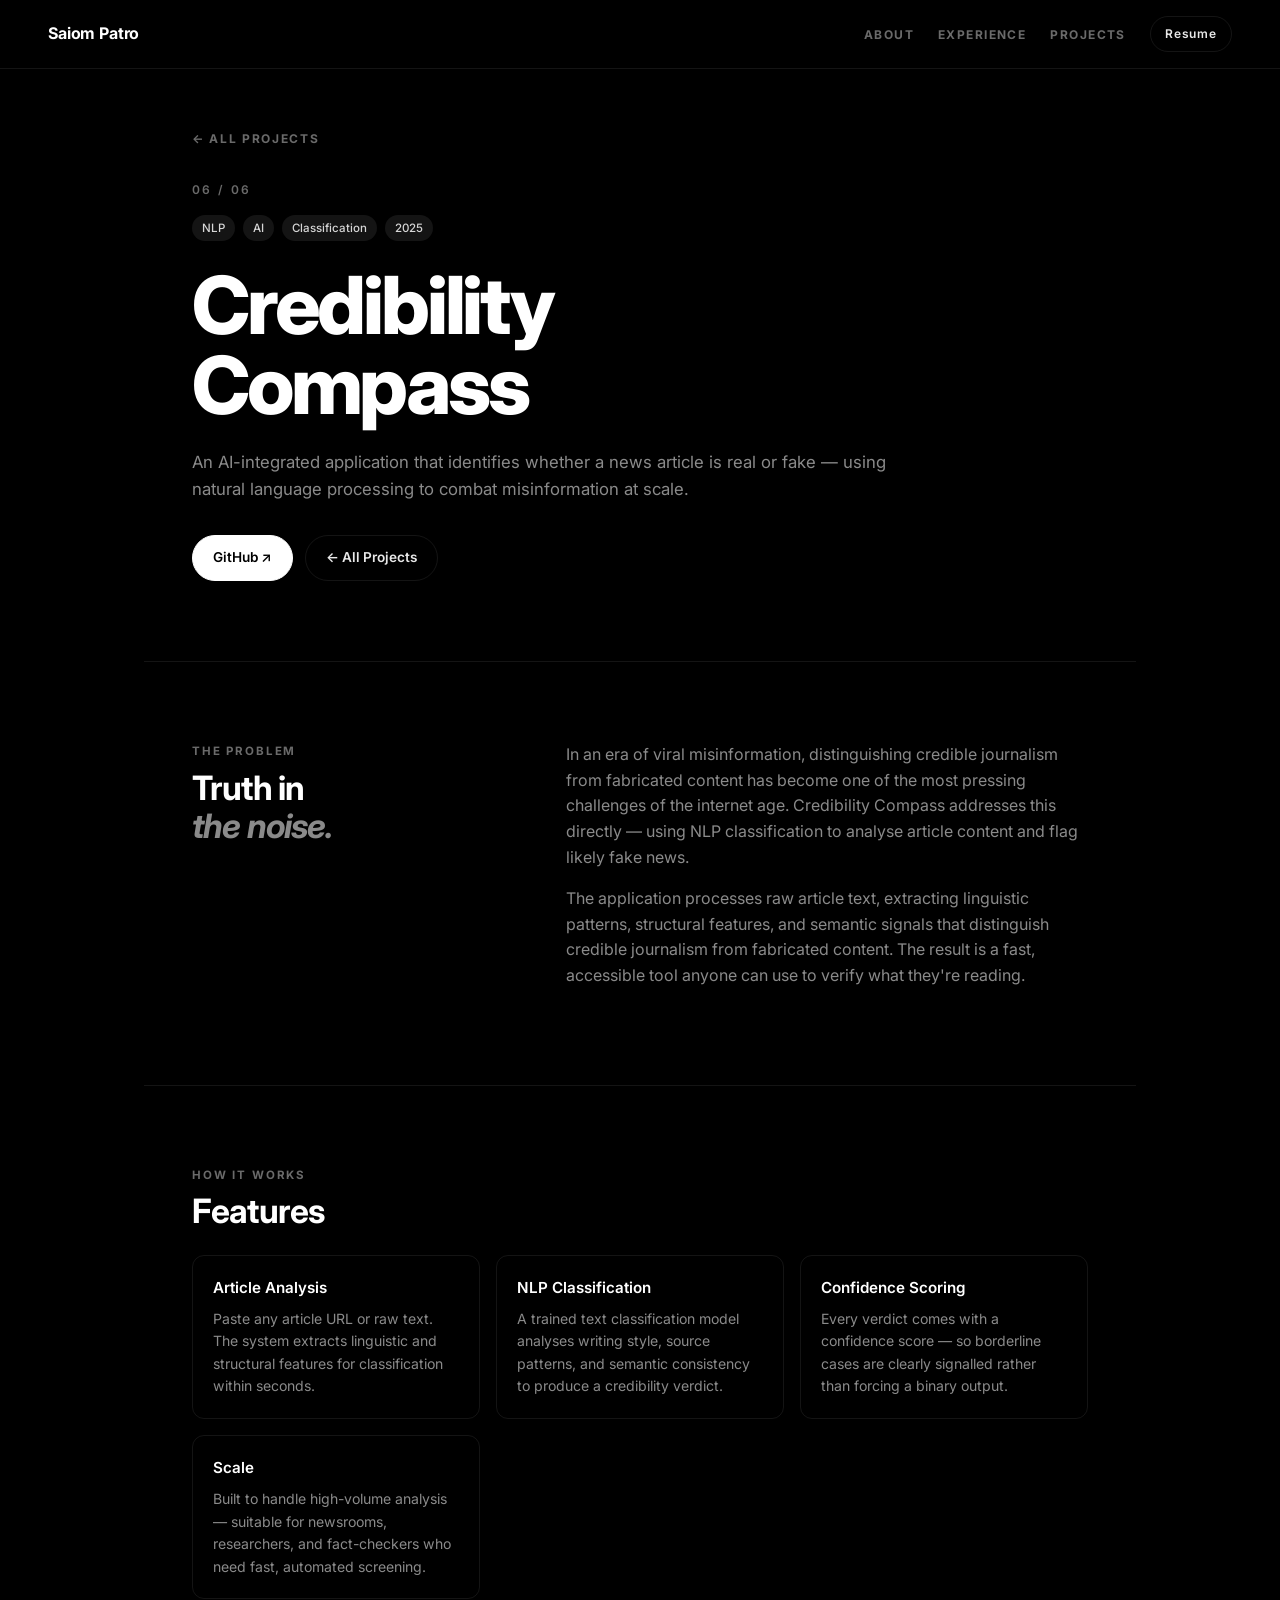
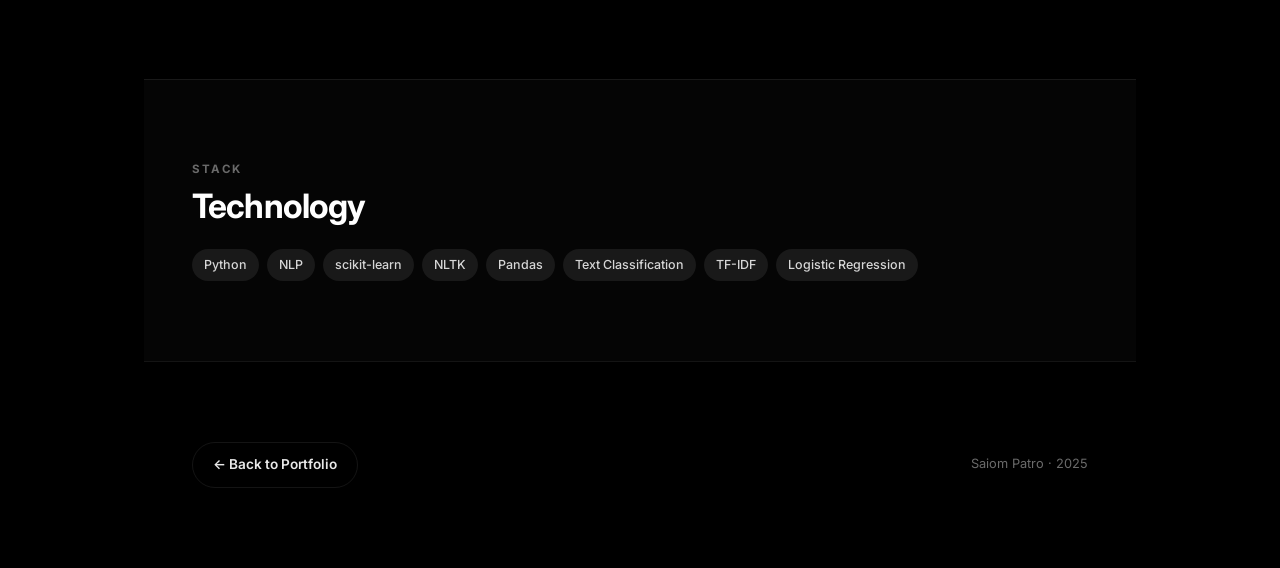
==== commit 7584ae6e: "applying new style everywhere" ====
--- a/projects/credibility-compass.html
+++ b/projects/credibility-compass.html
@@ -4,6 +4,9 @@
   <meta charset="UTF-8">
   <meta name="viewport" content="width=device-width, initial-scale=1.0">
   <title>Credibility Compass — Saiom Patro</title>
+  <link rel="preconnect" href="https://fonts.googleapis.com">
+  <link rel="preconnect" href="https://fonts.gstatic.com" crossorigin>
+  <link href="https://fonts.googleapis.com/css2?family=Inter:wght@400;500;600;700;800&display=swap" rel="stylesheet">
   <link rel="stylesheet" href="../style.css">
 </head>
 <body>
@@ -12,15 +15,14 @@
   <a href="../index.html" class="nav-logo">Saiom Patro</a>
   <ul class="nav-links">
     <li><a href="../index.html#about">About</a></li>
-    <li><a href="../index.html#work">Work</a></li>
-    <li><a href="../index.html#archive">Archive</a></li>
-    <li><a href="../index.html#contact">Contact</a></li>
+    <li><a href="../index.html#experience">Experience</a></li>
+    <li><a href="../index.html#projects">Projects</a></li>
   </ul>
   <a href="../uploads/SAIOM RESUME.pdf" class="nav-resume" download>Resume</a>
 </nav>
 
 <section class="project-hero">
-  <a href="../index.html#work" class="project-back">All Projects</a>
+  <a href="../index.html#projects" class="project-back">All Projects</a>
   <div class="project-num">06 / 06</div>
   <div class="project-hero-badge">
     <span>NLP</span>
@@ -32,7 +34,7 @@
   <p class="project-hero-desc">An AI-integrated application that identifies whether a news article is real or fake — using natural language processing to combat misinformation at scale.</p>
   <div class="project-hero-links">
     <a href="https://github.com/saiompatro/Credibility-compass" class="btn-primary" target="_blank">GitHub ↗</a>
-    <a href="../index.html#work" class="btn-outline">← All Projects</a>
+    <a href="../index.html#projects" class="btn-outline">← All Projects</a>
   </div>
 </section>
 
@@ -40,7 +42,7 @@
   <div class="two-col">
     <div>
       <p class="ps-eyebrow">The Problem</p>
-      <h2 class="ps-heading">Truth in<br><em style="font-style:italic; color:var(--sage-d);">the noise.</em></h2>
+      <h2 class="ps-heading">Truth in<br><em>the noise.</em></h2>
     </div>
     <div class="ps-body">
       <p>In an era of viral misinformation, distinguishing credible journalism from fabricated content has become one of the most pressing challenges of the internet age. Credibility Compass addresses this directly — using NLP classification to analyse article content and flag likely fake news.</p>
@@ -73,7 +75,7 @@
 </section>
 
 <section class="project-section dark">
-  <p class="ps-eyebrow" style="color:var(--sage-m)">Stack</p>
+  <p class="ps-eyebrow">Stack</p>
   <h2 class="ps-heading light">Technology</h2>
   <div class="tech-pills">
     <span class="tech-pill">Python</span>
@@ -88,7 +90,7 @@
 </section>
 
 <footer class="project-footer">
-  <a href="../index.html#work" class="btn-outline">← Back to Portfolio</a>
+  <a href="../index.html#projects" class="btn-outline">← Back to Portfolio</a>
   <span class="footer-copy">Saiom Patro · 2025</span>
 </footer>
 
--- a/style.css
+++ b/style.css
@@ -1,390 +1,694 @@
-/* Saiom Patro — one stylesheet for every page.
-   System fonts, one neutral palette, rules instead of empty space. */
+/* Saiom Patro — portfolio. Two-pane sticky layout, black with white accents. */
 
 :root {
-  --paper: #f0efec;
-  --panel: #e6e5e0;
-  --ink: #16160f;
-  --muted: #6b6b63;
-  --line: #cfcec8;
-  --font: ui-sans-serif, -apple-system, "Segoe UI", Roboto, Helvetica, Arial, sans-serif;
-  --code: ui-monospace, "SF Mono", "Cascadia Mono", Menlo, Consolas, monospace;
-  --pad: 32px;
-
-  /* ponytail: legacy sage-* names kept as neutrals so the inline style="" attributes
-     still scattered through the project pages resolve without editing all six files. */
-  --sage-xl: var(--panel);
-  --sage-l: var(--line);
-  --sage-m: var(--muted);
-  --sage-d: var(--ink);
-  --sage-xd: var(--ink);
-  --cream: var(--paper);
-}
-
-@media (prefers-color-scheme: dark) {
-  :root {
-    --paper: #16160f;
-    --panel: #1f1f19;
-    --ink: #eceae2;
-    --muted: #8f8f85;
-    --line: #34342c;
-  }
+  --bg: #000000;
+  --text: #8a8a8a;          /* body copy */
+  --text-strong: #e8e8e8;   /* headings, links at rest */
+  --text-bright: #ffffff;   /* hover */
+  --muted: #6a6a6a;         /* dates, meta */
+  --tag-bg: rgba(255, 255, 255, 0.08);
+  --tag-text: #d6d6d6;
+  --card-hover: rgba(255, 255, 255, 0.03);
+  --card-border: rgba(255, 255, 255, 0.08);
+  --font: "Inter", ui-sans-serif, system-ui, -apple-system, "Segoe UI", sans-serif;
 }
 
 *, *::before, *::after { box-sizing: border-box; }
-html { scroll-behavior: smooth; }
+
+html {
+  scroll-behavior: smooth;
+  -webkit-text-size-adjust: 100%;
+}
+@media (prefers-reduced-motion: reduce) {
+  html { scroll-behavior: auto; }
+  *, *::before, *::after { animation-duration: .01ms !important; transition-duration: .01ms !important; }
+}
 
 body {
   margin: 0;
-  background: var(--paper);
-  color: var(--ink);
-  font: 14px/1.55 var(--font);
+  background: var(--bg);
+  color: var(--text);
+  font-family: var(--font);
+  font-size: 1rem;
+  line-height: 1.6;
   -webkit-font-smoothing: antialiased;
 }
 
+::selection { background: var(--text-bright); color: #000; }
+
 a { color: inherit; text-decoration: none; }
-a:focus-visible { outline: 2px solid var(--ink); outline-offset: 3px; }
-h1, h2, h3, h4, p { margin: 0; }
-em { font-style: italic; }
-
-/* shared atoms ─────────────────────────────────────────── */
-
-.eyebrow, .label, .ps-eyebrow, .rail__title, .project-num,
-.mini-project__type, .stat-label, .status-item .label {
-  color: var(--muted);
-  font-size: 10px;
-  letter-spacing: .1em;
-  text-transform: uppercase;
-}
-
-.shell {
-  max-width: 1100px;
-  margin: auto;
-  border-inline: 1px solid var(--line);
-  min-height: 100vh;
-}
-
-.text-link {
-  display: inline-flex;
-  gap: 8px;
-  align-items: center;
-  width: max-content;
-  padding-bottom: 3px;
-  border-bottom: 1px solid var(--ink);
-  font-size: 10px;
-  letter-spacing: .1em;
-  text-transform: uppercase;
-  transition: opacity .2s;
-}
-.text-link:hover { opacity: .55; }
-
-/* index ────────────────────────────────────────────────── */
-
-.topbar {
+
+:focus-visible {
+  outline: 2px solid var(--text-bright);
+  outline-offset: 3px;
+  border-radius: 2px;
+}
+
+.skip-link {
+  position: absolute;
+  left: -9999px;
+  top: 0;
+  z-index: 100;
+  padding: .75rem 1.25rem;
+  background: #fff;
+  color: #000;
+  font-weight: 600;
+}
+.skip-link:focus { left: 1rem; top: 1rem; }
+
+/* Cursor spotlight ------------------------------------------------------- */
+#spotlight {
+  position: fixed;
+  inset: 0;
+  z-index: 30;
+  pointer-events: none;
+  transition: opacity .3s;
+  background: radial-gradient(
+    600px at var(--x, 50%) var(--y, 50%),
+    rgba(255, 255, 255, 0.06),
+    transparent 80%
+  );
+}
+@media (hover: none), (prefers-reduced-motion: reduce) {
+  #spotlight { display: none; }
+}
+
+/* Layout ----------------------------------------------------------------- */
+.layout {
+  max-width: 1600px;
+  margin: 0 auto;
+  padding: 3rem 1.5rem;
+}
+
+@media (min-width: 640px) { .layout { padding: 5rem 3rem; } }
+
+@media (min-width: 1024px) {
+  .layout {
+    display: flex;
+    justify-content: space-between;
+    gap: 4rem;
+    padding: 0 6rem;
+  }
+  .pane { width: 48%; }
+  .pane--left {
+    position: sticky;
+    top: 0;
+    display: flex;
+    flex-direction: column;
+    justify-content: space-between;
+    max-height: 100vh;
+    padding: 6rem 0;
+  }
+  .pane--right { padding: 6rem 0; }
+}
+
+/* Left pane -------------------------------------------------------------- */
+h1 {
+  margin: 0;
+  font-size: clamp(2.5rem, 6vw, 3rem);
+  font-weight: 700;
+  letter-spacing: -0.03em;
+  line-height: 1.1;
+  color: var(--text-bright);
+}
+
+h2 {
+  margin: .75rem 0 0;
+  font-size: 1.125rem;
+  font-weight: 500;
+  letter-spacing: -0.01em;
+  color: var(--text-strong);
+}
+
+.lede {
+  margin: 1rem 0 0;
+  max-width: 20rem;
+  font-size: .95rem;
+}
+
+.nav { display: none; }
+
+@media (min-width: 1024px) {
+  .nav { display: block; margin-top: 4rem; }
+  .nav ul { list-style: none; margin: 0; padding: 0; }
+  .nav li + li { margin-top: .75rem; }
+
+  .nav__link {
+    display: flex;
+    align-items: center;
+    padding: .5rem 0;
+    color: var(--muted);
+  }
+  .nav__line {
+    display: block;
+    width: 2rem;
+    height: 1px;
+    margin-right: 1rem;
+    background: currentColor;
+    transition: width .18s ease, background-color .18s ease;
+  }
+  .nav__text {
+    font-size: .75rem;
+    font-weight: 700;
+    letter-spacing: .14em;
+    text-transform: uppercase;
+    transition: color .18s ease;
+  }
+  .nav__link:hover,
+  .nav__link:focus-visible,
+  .nav__link.is-active {
+    color: var(--text-bright);
+  }
+  .nav__link:hover .nav__line,
+  .nav__link:focus-visible .nav__line,
+  .nav__link.is-active .nav__line {
+    width: 4rem;
+  }
+}
+
+.socials {
   display: flex;
   align-items: center;
-  justify-content: space-between;
-  min-height: 44px;
-  padding: 0 var(--pad);
-  border-bottom: 1px solid var(--line);
-  font-size: 10px;
+  gap: 1.25rem;
+  margin: 2.5rem 0 0;
+  padding: 0;
+  list-style: none;
+}
+.socials a {
+  display: block;
+  color: var(--text);
+  transition: color .18s ease, transform .18s ease;
+}
+.socials a:hover,
+.socials a:focus-visible {
+  color: var(--text-bright);
+  transform: translateY(-2px);
+}
+@media (min-width: 1024px) { .socials { margin-top: 0; } }
+
+/* Right pane ------------------------------------------------------------- */
+main section {
+  margin-bottom: 6rem;
+  scroll-margin-top: 6rem;
+}
+main section:last-child { margin-bottom: 0; }
+
+main p { margin: 0 0 1rem; }
+
+main strong { color: var(--text-strong); font-weight: 500; }
+
+.inline-link {
+  color: var(--text-strong);
+  font-weight: 500;
+  border-bottom: 1px solid rgba(255, 255, 255, 0.35);
+  transition: color .18s ease, border-color .18s ease;
+}
+.inline-link:hover,
+.inline-link:focus-visible {
+  color: var(--text-bright);
+  border-color: var(--text-bright);
+}
+
+/* Sticky section label, mobile only (mirrors the reference site) */
+.section-sticky-label {
+  position: sticky;
+  top: 0;
+  z-index: 20;
+  margin: 0 -1.5rem 1rem;
+  padding: 1.25rem 1.5rem .75rem;
+  background: rgba(0, 0, 0, 0.75);
+  backdrop-filter: blur(8px);
+}
+.section-sticky-label h3 {
+  margin: 0;
+  font-size: .75rem;
+  font-weight: 700;
+  letter-spacing: .14em;
+  text-transform: uppercase;
+  color: var(--text-bright);
+}
+@media (min-width: 640px) { .section-sticky-label { margin-left: -3rem; margin-right: -3rem; padding-left: 3rem; padding-right: 3rem; } }
+@media (min-width: 1024px) { .section-sticky-label { display: none; } }
+
+/* Cards ------------------------------------------------------------------ */
+.cards {
+  list-style: none;
+  margin: 0;
+  padding: 0;
+}
+.cards > li { margin-bottom: .75rem; }
+
+.card {
+  display: block;
+  position: relative;
+  padding: 1rem;
+  border-radius: .5rem;
+  transition: background-color .2s ease, box-shadow .2s ease;
+}
+@media (min-width: 640px) {
+  .card {
+    display: grid;
+    grid-template-columns: 8rem 1fr;
+    gap: 1rem;
+    padding: 1rem;
+    margin: 0 -1rem;
+  }
+}
+.cards > li:hover .card,
+.card:focus-visible {
+  background: var(--card-hover);
+  box-shadow: inset 0 1px 0 0 var(--card-border);
+}
+
+.card__date {
+  margin-bottom: .25rem;
+  padding-top: .2rem;
+  font-size: .7rem;
+  font-weight: 600;
   letter-spacing: .1em;
   text-transform: uppercase;
-}
-.topbar__name { font-weight: 500; }
-.topbar__status { display: flex; gap: 8px; align-items: center; color: var(--muted); }
-.topbar__status::before {
-  content: ""; width: 6px; height: 6px; border-radius: 50%; background: var(--ink);
-}
-
-.intro {
-  display: grid;
-  grid-template-columns: 1.1fr .9fr;
-  gap: 28px 48px;
-  align-items: end;
-  padding: 40px var(--pad);
-  border-bottom: 1px solid var(--line);
-}
-.intro .eyebrow { grid-column: 1; }
-.intro h1 {
-  grid-column: 1;
-  font-size: clamp(2.4rem, 4.6vw, 3.4rem);
-  font-weight: 400;
-  line-height: 1.02;
-  letter-spacing: -.03em;
-}
-.intro__footer {
-  grid-column: 2;
-  grid-row: 1 / span 2;
-  align-self: end;
+  color: var(--muted);
+  white-space: nowrap;
+}
+
+.card__body { grid-column: 2 / -1; }
+.card:not(:has(.card__date)) .card__body { grid-column: 1 / -1; }
+
+.card__title {
+  margin: 0 0 .4rem;
+  font-size: 1rem;
+  font-weight: 500;
+  line-height: 1.4;
+  color: var(--text-strong);
+  transition: color .18s ease;
+}
+.card__title span { color: var(--text-strong); }
+
+.cards > li:hover .card__title,
+.card:focus-visible .card__title { color: var(--text-bright); }
+
+.card p {
+  margin: 0 0 .6rem;
+  font-size: .9rem;
+}
+
+.card__arrow {
+  display: inline-block;
+  margin-left: .1rem;
+  vertical-align: baseline;
+  transition: transform .18s ease;
+}
+.cards > li:hover .card__arrow,
+.card:focus-visible .card__arrow { transform: translate(2px, -2px); }
+
+.tags {
   display: flex;
-  flex-direction: column;
-  gap: 18px;
-  max-width: 38ch;
-}
-.intro__footer p { color: var(--muted); }
-
-.content { display: grid; grid-template-columns: 190px minmax(0, 1fr); }
-.rail { padding: 24px var(--pad); border-right: 1px solid var(--line); }
-.rail nav { position: sticky; top: 24px; }
-.rail__title { margin-bottom: 16px; }
-.rail a {
-  display: block;
-  padding: 5px 0;
-  font-size: 11px;
-  letter-spacing: .06em;
-  text-transform: uppercase;
-  transition: color .2s;
-}
-.rail a:hover { color: var(--muted); }
-.rail .rule { margin: 16px 0; border: 0; border-top: 1px solid var(--line); }
-.rail__note { color: var(--muted); font-size: 10px; line-height: 1.6; }
-
-main { min-width: 0; }
-section { scroll-margin-top: 16px; }
-
-.section-head {
+  flex-wrap: wrap;
+  gap: .5rem;
+  margin: .5rem 0 0;
+  padding: 0;
+  list-style: none;
+}
+.tags li {
+  padding: .25rem .625rem;
+  border-radius: 999px;
+  background: var(--tag-bg);
+  color: var(--tag-text);
+  font-size: .72rem;
+  font-weight: 500;
+  line-height: 1.5;
+}
+
+.cards--compact { margin-top: 2rem; }
+.cards--compact .card { grid-template-columns: 1fr; }
+
+/* Links, awards, footer -------------------------------------------------- */
+.more-link {
+  display: inline-flex;
+  align-items: center;
+  gap: .4rem;
+  margin-top: 2rem;
+  font-weight: 600;
+  color: var(--text-strong);
+  transition: color .18s ease;
+}
+.more-link span {
+  border-bottom: 1px solid transparent;
+  transition: border-color .18s ease;
+}
+.more-link svg { transition: transform .18s ease; }
+.more-link:hover,
+.more-link:focus-visible { color: var(--text-bright); }
+.more-link:hover span { border-color: var(--text-bright); }
+.more-link:hover svg { transform: translateX(3px); }
+
+.awards {
+  margin-top: 3rem;
+  padding-left: 1rem;
+  border-left: 1px solid var(--card-border);
+  font-size: .9rem;
+}
+
+.footer {
+  margin-top: 4rem;
+  font-size: .8rem;
+  color: var(--muted);
+}
+
+/* =======================================================================
+   Project pages — same black/white system, single-column reading layout.
+   ======================================================================= */
+
+#main-nav {
+  position: sticky;
+  top: 0;
+  z-index: 40;
   display: flex;
   align-items: center;
-  justify-content: space-between;
-  min-height: 40px;
-  padding: 0 var(--pad);
-  border-bottom: 1px solid var(--line);
-}
-.section-head h2 {
-  font-size: 10px;
-  font-weight: 500;
-  letter-spacing: .1em;
-  text-transform: uppercase;
-}
-.section-head span { color: var(--muted); font-size: 10px; }
-
-.about { padding: 28px var(--pad); border-bottom: 1px solid var(--line); }
-.about__grid { display: grid; grid-template-columns: 1.15fr .85fr; gap: 36px; }
-.about__statement {
-  max-width: 24ch;
-  font-size: clamp(1.4rem, 2.4vw, 1.9rem);
-  line-height: 1.22;
-  letter-spacing: -.02em;
-}
-.about__detail { color: var(--muted); }
-.facts { display: grid; grid-template-columns: 1fr 1fr; gap: 12px 20px; margin-top: 20px; }
-.fact { padding-top: 6px; border-top: 1px solid var(--line); color: var(--ink); }
-.fact span { display: block; margin-bottom: 2px; }
-
-.work-list { border-bottom: 1px solid var(--line); }
-.work-item {
-  display: grid;
-  grid-template-columns: 34px minmax(160px, 1fr) minmax(150px, .6fr) 20px;
-  gap: 16px;
-  align-items: baseline;
-  padding: 16px var(--pad);
-  border-bottom: 1px solid var(--line);
-  transition: background .2s;
-}
-.work-item:last-child { border-bottom: 0; }
-.work-item:hover { background: var(--panel); }
-.work-no { color: var(--muted); font-size: 10px; }
-.work-title { font-size: 1.25rem; letter-spacing: -.02em; }
-.work-meta { color: var(--muted); font-size: 10px; letter-spacing: .06em; text-transform: uppercase; }
-.work-arrow { justify-self: end; color: var(--muted); transition: transform .2s; }
-.work-item:hover .work-arrow { transform: translate(2px, -2px); }
-
-.archive { padding: 0; border-bottom: 1px solid var(--line); }
-.archive__grid { display: grid; grid-template-columns: repeat(3, 1fr); }
-.mini-project {
-  display: flex;
-  flex-direction: column;
-  gap: 6px;
-  padding: 18px var(--pad);
-  border-right: 1px solid var(--line);
-  transition: background .2s;
-}
-.mini-project:last-child { border-right: 0; }
-.mini-project:hover { background: var(--panel); }
-.mini-project h3 { font-size: 1.05rem; font-weight: 400; letter-spacing: -.02em; }
-.mini-project__arrow { margin-top: auto; color: var(--muted); }
-
-.contact { padding: 32px var(--pad); }
-.contact__line {
-  margin: 14px 0 24px;
-  font-size: clamp(1.6rem, 3vw, 2.2rem);
-  line-height: 1.15;
-  letter-spacing: -.03em;
-}
-.contact__links {
+  gap: 1.5rem;
+  padding: 1rem 1.5rem;
+  background: rgba(0, 0, 0, 0.8);
+  backdrop-filter: blur(10px);
+  border-bottom: 1px solid var(--card-border);
+}
+.nav-logo {
+  font-weight: 700;
+  letter-spacing: -0.01em;
+  color: var(--text-bright);
+}
+.nav-links {
+  display: none;
+  gap: 1.5rem;
+  margin: 0 0 0 auto;
+  padding: 0;
+  list-style: none;
+}
+.nav-links a {
+  font-size: .75rem;
+  font-weight: 700;
+  letter-spacing: .12em;
+  text-transform: uppercase;
+  color: var(--muted);
+  transition: color .18s ease;
+}
+.nav-links a:hover { color: var(--text-bright); }
+.nav-resume {
+  margin-left: auto;
+  padding: .45rem .9rem;
+  border: 1px solid var(--card-border);
+  border-radius: 999px;
+  font-size: .75rem;
+  font-weight: 600;
+  letter-spacing: .06em;
+  color: var(--text-strong);
+  transition: border-color .18s ease, color .18s ease;
+}
+.nav-resume:hover { border-color: var(--text-bright); color: var(--text-bright); }
+@media (min-width: 720px) {
+  #main-nav { padding: 1rem 3rem; }
+  .nav-links { display: flex; }
+  .nav-resume { margin-left: 0; }
+}
+
+/* Hero ------------------------------------------------------------------ */
+.project-hero,
+.project-section,
+.project-footer {
+  max-width: 62rem;
+  margin: 0 auto;
+  padding: 4rem 1.5rem;
+}
+@media (min-width: 720px) {
+  .project-hero, .project-section, .project-footer { padding: 5rem 3rem; }
+}
+
+.project-hero { padding-top: 3.5rem; }
+
+.project-back {
+  display: inline-block;
+  margin-bottom: 2rem;
+  font-size: .75rem;
+  font-weight: 700;
+  letter-spacing: .14em;
+  text-transform: uppercase;
+  color: var(--muted);
+  transition: color .18s ease;
+}
+.project-back::before { content: "\2190  "; }
+.project-back:hover { color: var(--text-bright); }
+
+.project-num {
+  font-size: .75rem;
+  font-weight: 600;
+  letter-spacing: .2em;
+  color: var(--muted);
+}
+
+.project-hero-badge {
   display: flex;
   flex-wrap: wrap;
-  gap: 10px 24px;
-  padding-top: 14px;
-  border-top: 1px solid var(--line);
-}
-.contact__links a {
-  border-bottom: 1px solid transparent;
-  font-size: 11px;
-  letter-spacing: .07em;
-  text-transform: uppercase;
-}
-.contact__links a:hover { border-color: var(--ink); }
-.footer {
+  gap: .5rem;
+  margin: 1rem 0 1.5rem;
+}
+.project-hero-badge span {
+  padding: .25rem .625rem;
+  border-radius: 999px;
+  background: var(--tag-bg);
+  color: var(--tag-text);
+  font-size: .72rem;
+  font-weight: 500;
+}
+
+.project-hero-title {
+  margin: 0;
+  font-size: clamp(2.75rem, 9vw, 5rem);
+  font-weight: 800;
+  letter-spacing: -0.04em;
+  line-height: 1;
+  color: var(--text-bright);
+}
+
+.project-hero-desc {
+  max-width: 44rem;
+  margin: 1.5rem 0 0;
+  font-size: 1.05rem;
+}
+
+.project-hero-links {
   display: flex;
-  justify-content: space-between;
-  gap: 16px;
-  margin-top: 32px;
-  color: var(--muted);
-  font-size: 9px;
-  letter-spacing: .07em;
-  text-transform: uppercase;
-}
-
-/* project pages ────────────────────────────────────────── */
-
-#main-nav {
+  flex-wrap: wrap;
+  gap: .75rem;
+  margin-top: 2rem;
+}
+.btn-primary, .btn-outline {
+  display: inline-block;
+  padding: .7rem 1.25rem;
+  border-radius: 999px;
+  border: 1px solid var(--text-bright);
+  font-size: .85rem;
+  font-weight: 600;
+  transition: background-color .18s ease, color .18s ease, border-color .18s ease;
+}
+.btn-primary { background: var(--text-bright); color: #000; }
+.btn-primary:hover { background: transparent; color: var(--text-bright); }
+.btn-outline { border-color: var(--card-border); color: var(--text-strong); }
+.btn-outline:hover { border-color: var(--text-bright); color: var(--text-bright); }
+
+/* Sections -------------------------------------------------------------- */
+.project-section { border-top: 1px solid var(--card-border); }
+.project-section.dark,
+.project-section.demo { background: rgba(255, 255, 255, 0.02); }
+
+.ps-eyebrow {
+  margin: 0 0 .5rem;
+  font-size: .72rem;
+  font-weight: 700;
+  letter-spacing: .16em;
+  text-transform: uppercase;
+  color: var(--muted);
+}
+
+.ps-heading {
+  margin: 0 0 1.5rem;
+  font-size: clamp(1.6rem, 4vw, 2.1rem);
+  font-weight: 700;
+  letter-spacing: -0.025em;
+  line-height: 1.15;
+  color: var(--text-bright);
+}
+.ps-heading em { font-style: italic; color: var(--text); }
+
+.two-col { display: grid; gap: 1rem 3rem; }
+@media (min-width: 900px) {
+  .two-col { grid-template-columns: 1fr 1.6fr; }
+  .two-col > :first-child { position: sticky; top: 6rem; align-self: start; }
+}
+.ps-body p { margin: 0 0 1rem; }
+
+/* Key/value stacks ------------------------------------------------------ */
+.model-stack, .status-row { margin-top: 2rem; }
+.model-row, .status-item {
+  display: grid;
+  gap: .25rem 1.5rem;
+  padding: .85rem 0;
+  border-top: 1px solid var(--card-border);
+  font-size: .9rem;
+}
+@media (min-width: 640px) {
+  .model-row, .status-item { grid-template-columns: 10rem 1fr; }
+}
+.model-label, .status-item .label {
+  font-size: .72rem;
+  font-weight: 700;
+  letter-spacing: .12em;
+  text-transform: uppercase;
+  color: var(--muted);
+}
+.model-value { color: var(--text); }
+.status-item .value { color: var(--text-strong); }
+
+/* Feature grid ---------------------------------------------------------- */
+.feature-grid {
+  display: grid;
+  gap: 1rem;
+  grid-template-columns: repeat(auto-fit, minmax(16rem, 1fr));
+}
+.feature-item {
+  padding: 1.25rem;
+  border: 1px solid var(--card-border);
+  border-radius: .75rem;
+  transition: border-color .18s ease, background-color .18s ease;
+}
+.feature-item:hover {
+  border-color: rgba(255, 255, 255, 0.28);
+  background: var(--card-hover);
+}
+.feature-item h4 {
+  margin: 0 0 .5rem;
+  font-size: .95rem;
+  font-weight: 600;
+  color: var(--text-bright);
+}
+.feature-item p { margin: 0; font-size: .88rem; }
+
+/* Stats, tables, pills, misc -------------------------------------------- */
+.stat-row {
+  display: grid;
+  gap: 1rem;
+  grid-template-columns: repeat(auto-fit, minmax(7rem, 1fr));
+  margin-top: 2rem;
+}
+.stat-item {
+  padding: 1.25rem 1rem;
+  border: 1px solid var(--card-border);
+  border-radius: .75rem;
+  text-align: center;
+}
+.stat-num {
+  font-size: 1.75rem;
+  font-weight: 800;
+  letter-spacing: -0.03em;
+  color: var(--text-bright);
+}
+.stat-label {
+  margin-top: .25rem;
+  font-size: .7rem;
+  font-weight: 600;
+  letter-spacing: .12em;
+  text-transform: uppercase;
+  color: var(--muted);
+}
+
+.tech-pills { display: flex; flex-wrap: wrap; gap: .5rem; }
+.tech-pill {
+  padding: .35rem .75rem;
+  border-radius: 999px;
+  background: var(--tag-bg);
+  color: var(--tag-text);
+  font-size: .78rem;
+  font-weight: 500;
+}
+
+.casino-table, .tech-table {
+  width: 100%;
+  border-collapse: collapse;
+  font-size: .88rem;
+}
+.casino-table th, .tech-table th {
+  padding: .75rem .5rem;
+  border-bottom: 1px solid var(--card-border);
+  text-align: left;
+  font-size: .72rem;
+  font-weight: 700;
+  letter-spacing: .12em;
+  text-transform: uppercase;
+  color: var(--muted);
+}
+.casino-table td, .tech-table td {
+  padding: .75rem .5rem;
+  border-bottom: 1px solid var(--card-border);
+  color: var(--text);
+}
+.casino-table td:first-child, .tech-table td:first-child { color: var(--text-strong); }
+
+.demo-video {
+  display: block;
+  width: 100%;
+  border: 1px solid var(--card-border);
+  border-radius: .75rem;
+  background: #000;
+}
+
+.philosophy-block {
+  margin-top: 2rem;
+  padding-left: 1.25rem;
+  border-left: 2px solid rgba(255, 255, 255, 0.25);
+}
+.philosophy-block blockquote {
+  margin: 0;
+  font-size: 1.1rem;
+  font-style: italic;
+  color: var(--text-strong);
+}
+.philosophy-block cite {
+  display: block;
+  margin-top: .5rem;
+  font-size: .75rem;
+  font-style: normal;
+  letter-spacing: .12em;
+  text-transform: uppercase;
+  color: var(--muted);
+}
+
+.signal-formula {
+  margin-top: 1.5rem;
+  padding: 1.25rem;
+  border: 1px solid var(--card-border);
+  border-radius: .75rem;
+  background: rgba(255, 255, 255, 0.02);
+  font-family: ui-monospace, SFMono-Regular, Menlo, Consolas, monospace;
+  font-size: .8rem;
+  line-height: 1.7;
+  color: var(--tag-text);
+  overflow-x: auto;
+}
+
+.disclaimer {
+  margin-top: 2rem;
+  padding: 1rem 1.25rem;
+  border: 1px solid var(--card-border);
+  border-radius: .75rem;
+  font-size: .82rem;
+  color: var(--muted);
+}
+
+/* Footer ---------------------------------------------------------------- */
+.project-footer {
   display: flex;
+  flex-wrap: wrap;
   align-items: center;
   justify-content: space-between;
-  gap: 16px;
-  max-width: 1100px;
-  min-height: 44px;
-  margin: auto;
-  padding: 0 var(--pad);
-  border-bottom: 1px solid var(--line);
-}
-.nav-logo { font-size: 10px; font-weight: 500; letter-spacing: .1em; text-transform: uppercase; }
-.nav-links { display: flex; gap: 20px; margin: 0; padding: 0; list-style: none; }
-.nav-links a {
-  color: var(--muted);
-  font-size: 10px;
-  letter-spacing: .08em;
-  text-transform: uppercase;
-  transition: color .2s;
-}
-.nav-links a:hover { color: var(--ink); }
-.nav-resume { font-size: 10px; letter-spacing: .08em; text-transform: uppercase; border-bottom: 1px solid var(--line); }
-.nav-resume:hover { border-color: var(--ink); }
-
-.project-hero, .project-section, .project-footer {
-  max-width: 1100px;
-  margin: auto;
-  padding: 28px var(--pad);
-  border-bottom: 1px solid var(--line);
-}
-.project-section.sage, .project-section.dark { background: var(--panel); }
-
-.project-back { display: inline-block; margin-bottom: 18px; color: var(--muted); font-size: 10px; letter-spacing: .1em; text-transform: uppercase; }
-.project-back:hover { color: var(--ink); }
-.project-num { margin-bottom: 10px; }
-.project-hero-badge { display: flex; flex-wrap: wrap; gap: 6px 16px; margin-bottom: 14px; color: var(--muted); font-size: 10px; letter-spacing: .08em; text-transform: uppercase; }
-.project-hero-title {
-  margin-bottom: 14px;
-  font-size: clamp(2rem, 4vw, 2.9rem);
-  font-weight: 400;
-  line-height: 1.04;
-  letter-spacing: -.03em;
-}
-.project-hero-desc { max-width: 62ch; margin-bottom: 20px; color: var(--muted); }
-.project-hero-links { display: flex; flex-wrap: wrap; gap: 10px 20px; align-items: center; }
-
-.btn-primary, .btn-outline {
-  padding: 7px 16px;
-  border: 1px solid var(--line);
-  font-size: 10px;
-  letter-spacing: .1em;
-  text-transform: uppercase;
-  transition: background .2s, color .2s, border-color .2s;
-}
-.btn-primary { background: var(--ink); color: var(--paper); border-color: var(--ink); }
-.btn-primary:hover { opacity: .82; }
-.btn-outline:hover { border-color: var(--ink); }
-
-.ps-eyebrow { display: block; margin-bottom: 8px; }
-.ps-heading {
-  margin-bottom: 16px;
-  font-size: clamp(1.3rem, 2.4vw, 1.8rem);
-  font-weight: 400;
-  line-height: 1.18;
-  letter-spacing: -.025em;
-}
-.ps-heading em { font-style: italic; }
-.ps-body { max-width: 68ch; color: var(--muted); }
-.ps-body p + p { margin-top: 12px; }
-.ps-body em { color: var(--ink); }
-
-.two-col { display: grid; grid-template-columns: minmax(150px, .34fr) minmax(0, 1fr); gap: 32px; align-items: start; }
-
-/* ponytail: real gap + per-item border, not the 1px-background grid trick —
-   that trick paints empty cells grey when the last row is short. */
-.feature-grid { display: grid; grid-template-columns: repeat(auto-fit, minmax(230px, 1fr)); gap: 10px; margin-top: 18px; }
-.feature-item { padding: 16px; border: 1px solid var(--line); }
-.feature-item h4 { margin-bottom: 6px; font-size: .95rem; font-weight: 500; }
-.feature-item p { color: var(--muted); font-size: 13px; }
-
-.philosophy-block { margin-top: 20px; padding-left: 16px; border-left: 1px solid var(--line); }
-.philosophy-block blockquote { margin: 0; font-size: 1.05rem; font-style: italic; line-height: 1.4; }
-.philosophy-block cite { display: block; margin-top: 8px; color: var(--muted); font-size: 10px; font-style: normal; letter-spacing: .1em; text-transform: uppercase; }
-
-.status-row, .stat-row { display: flex; flex-wrap: wrap; gap: 28px; margin-top: 20px; }
-.status-item .value, .stat-num { font-size: 1.15rem; }
-.stat-label, .status-item .label { display: block; margin-top: 2px; }
-
-.model-stack { margin-top: 16px; border-top: 1px solid var(--line); }
-.model-row { display: grid; grid-template-columns: minmax(90px, .3fr) 1fr; gap: 16px; padding: 8px 0; border-bottom: 1px solid var(--line); }
-.model-label { color: var(--muted); font-size: 10px; letter-spacing: .08em; text-transform: uppercase; }
-.model-value { font-size: 13px; }
-
-.signal-formula, .disclaimer {
-  margin-top: 16px;
-  padding: 14px 16px;
-  background: var(--panel);
-  border: 1px solid var(--line);
-  color: var(--muted);
-}
-.signal-formula { font-family: var(--code); font-size: 12px; line-height: 1.7; overflow-x: auto; }
-.disclaimer { font-size: 12px; }
-
-.tech-pills { display: flex; flex-wrap: wrap; gap: 6px; margin-top: 16px; }
-.tech-pill { padding: 4px 10px; border: 1px solid var(--line); color: var(--muted); font-size: 11px; }
-
-.tech-table, .casino-table { width: 100%; margin-top: 16px; border-collapse: collapse; font-size: 13px; }
-.tech-table th, .casino-table th {
-  padding: 8px 12px 8px 0;
-  border-bottom: 1px solid var(--line);
-  color: var(--muted);
-  font-size: 10px;
-  font-weight: 500;
-  letter-spacing: .08em;
-  text-align: left;
-  text-transform: uppercase;
-}
-.tech-table td, .casino-table td { padding: 8px 12px 8px 0; border-bottom: 1px solid var(--line); }
-.tech-table td:first-child, .casino-table td:first-child { color: var(--muted); }
-
-.demo-video { display: block; width: 100%; max-width: 760px; margin-top: 16px; background: #000; border: 1px solid var(--line); }
-
-.project-footer { display: flex; flex-wrap: wrap; gap: 12px; align-items: center; justify-content: space-between; border-bottom: 0; }
-.footer-copy { color: var(--muted); font-size: 9px; letter-spacing: .08em; text-transform: uppercase; }
-
-/* narrow ───────────────────────────────────────────────── */
-
-@media (max-width: 760px) {
-  :root { --pad: 18px; }
-  .shell { border: 0; }
-  .intro { display: block; }
-  .intro h1 { margin: 12px 0 18px; }
-  .intro__footer { max-width: none; }
-  .content { display: block; }
-  .rail { border-right: 0; border-bottom: 1px solid var(--line); }
-  .rail nav { position: static; display: flex; flex-wrap: wrap; gap: 4px 18px; }
-  .rail__title, .rail .rule, .rail__note { display: none; }
-  .about__grid, .two-col { grid-template-columns: 1fr; gap: 24px; }
-  .work-item { grid-template-columns: 26px minmax(0, 1fr) 18px; gap: 12px; }
-  .work-meta { grid-column: 2; grid-row: 2; }
-  .work-arrow { grid-column: 3; grid-row: 1 / span 2; }
-  .archive__grid { grid-template-columns: 1fr; }
-  .mini-project { border-right: 0; border-bottom: 1px solid var(--line); }
-  .mini-project:last-child { border-bottom: 0; }
-  .facts { grid-template-columns: 1fr 1fr; }
-  #main-nav { flex-wrap: wrap; gap: 8px 16px; padding: 10px var(--pad); }
-  .model-row { grid-template-columns: 1fr; gap: 2px; }
-  .status-row, .stat-row { gap: 18px; }
-}
+  gap: 1rem;
+  border-top: 1px solid var(--card-border);
+}
+.footer-copy { font-size: .8rem; color: var(--muted); }
